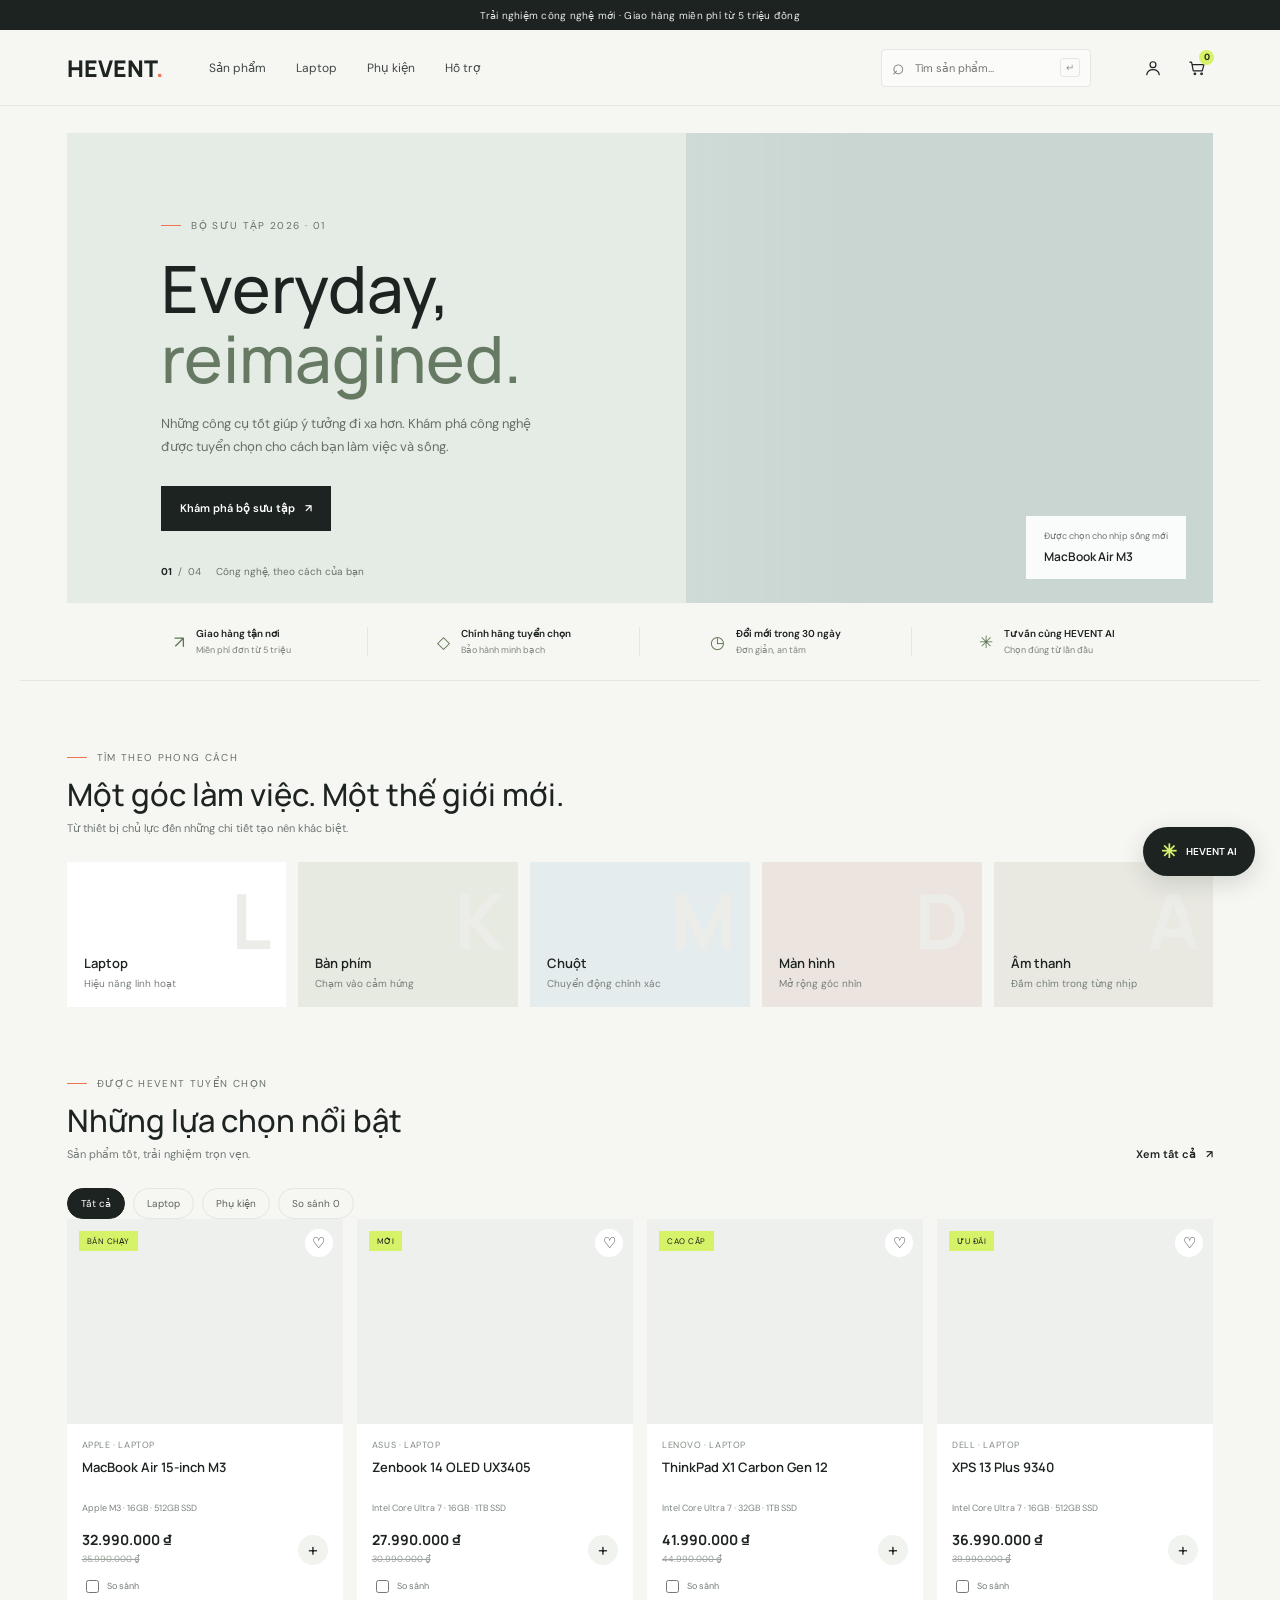
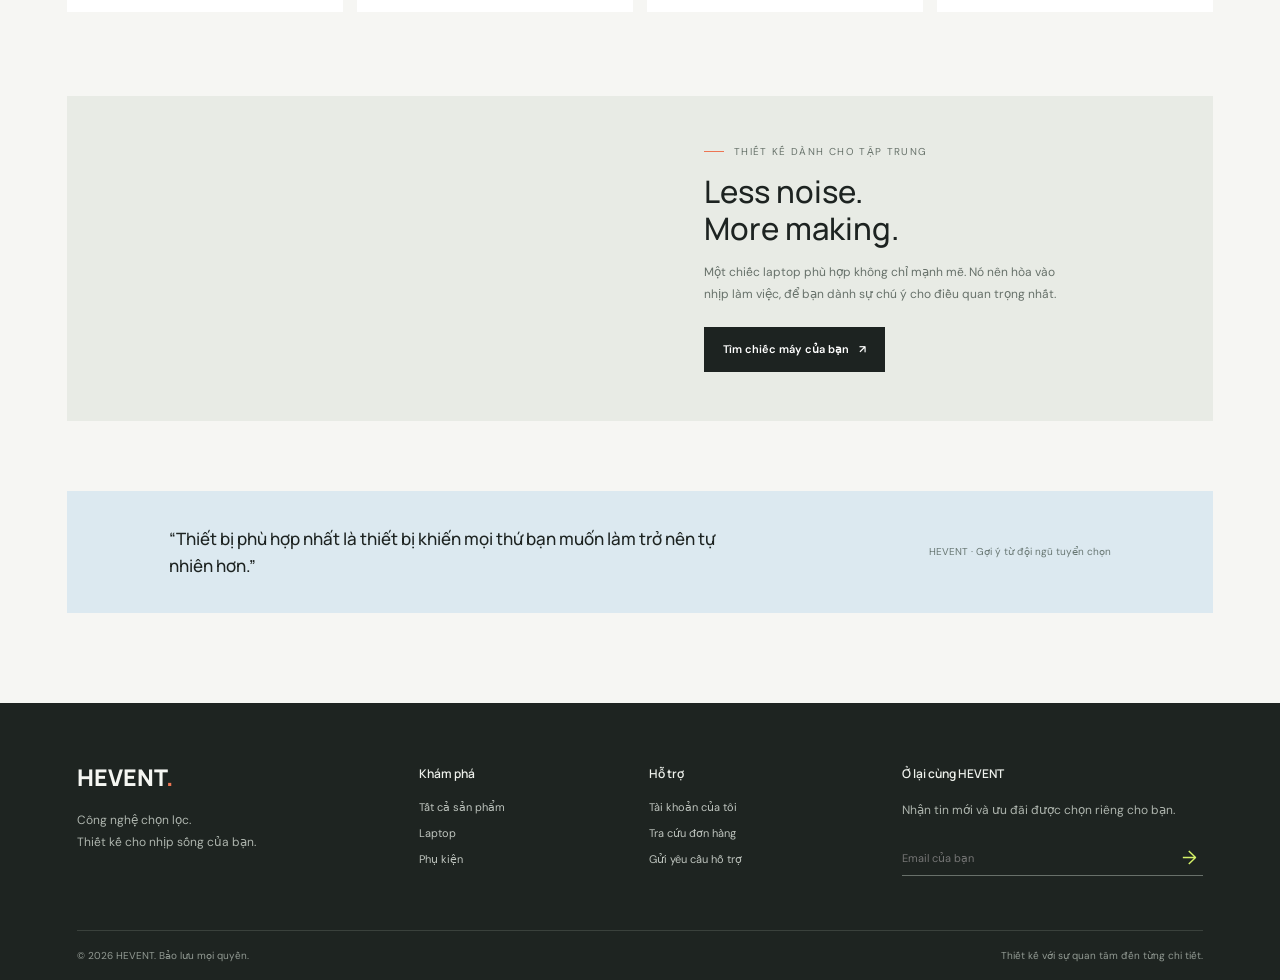
==== index.html @ fc51c32c "Add files via upload" ====
<!doctype html>
<html lang="vi">
<head>
  <meta charset="utf-8">
  <meta name="viewport" content="width=device-width, initial-scale=1">
  <meta name="theme-color" content="#f6f6f3">
  <meta name="description" content="HEVENT - công nghệ chọn lọc, trải nghiệm khác biệt.">
  <title>HEVENT — Công nghệ cho nhịp sống mới</title>
  <link rel="preconnect" href="https://fonts.googleapis.com">
  <link rel="preconnect" href="https://fonts.gstatic.com" crossorigin>
  <link href="https://fonts.googleapis.com/css2?family=DM+Sans:wght@400;500;600;700&family=Manrope:wght@400;500;600;700;800&display=swap" rel="stylesheet">
  <link rel="stylesheet" href="styles.css">
  <link rel="stylesheet" href="mobile.css">
  <link rel="stylesheet" href="admin.css">
</head>
<body>
  <div class="announcement">Trải nghiệm công nghệ mới · Giao hàng miễn phí từ 5 triệu đồng</div>
  <header class="site-header">
    <a class="brand" href="#home" aria-label="HEVENT trang chủ">HEVENT<span>.</span></a>
    <nav class="main-nav" aria-label="Điều hướng chính">
      <a href="#catalog">Sản phẩm</a>
      <a href="#catalog?category=Laptop">Laptop</a>
      <a href="#catalog?category=Phụ kiện">Phụ kiện</a>
      <a href="#support">Hỗ trợ</a>
    </nav>
    <form class="header-search" id="search-form" role="search">
      <span aria-hidden="true">⌕</span>
      <input id="search-input" placeholder="Tìm sản phẩm..." aria-label="Tìm sản phẩm">
      <kbd>↵</kbd>
    </form>
    <div class="header-actions">
      <button class="icon-button" id="account-link" title="Tài khoản" aria-label="Tài khoản">
        <svg viewBox="0 0 24 24" aria-hidden="true">
          <circle cx="12" cy="8" r="3.5" />
          <path d="M4.5 20c.7-4 3.2-6 7.5-6s6.8 2 7.5 6" />
        </svg>
      </button>
      <a class="icon-button cart-link" href="#cart" title="Giỏ hàng" aria-label="Giỏ hàng">
        <svg viewBox="0 0 24 24" aria-hidden="true">
          <path d="M3.5 5h2l2 10.5h10.8l2-7.5H7" />
          <circle cx="9.5" cy="19" r="1" />
          <circle cx="17.5" cy="19" r="1" />
        </svg>
        <span id="cart-count">0</span>
      </a>
      <button class="menu-toggle icon-button" id="menu-toggle" title="Mở menu" aria-label="Mở menu">
        <svg viewBox="0 0 24 24">
          <path d="M4 7h16M4 12h16M4 17h16" />
        </svg>
      </button>
    </div>
  </header>
  <main id="app"></main>
  <footer class="site-footer" id="support">
    <div class="footer-main">
      <div class="footer-brand">
        <a class="brand" href="#home">HEVENT<span>.</span></a>
        <p>Công nghệ chọn lọc.<br>Thiết kế cho nhịp sống của bạn.</p>
      </div>
      <div>
        <h3>Khám phá</h3>
        <a href="#catalog">Tất cả sản phẩm</a>
        <a href="#catalog?category=Laptop">Laptop</a>
        <a href="#catalog?category=Phụ kiện">Phụ kiện</a>
      </div>
      <div>
        <h3>Hỗ trợ</h3>
        <a href="#account">Tài khoản của tôi</a>
        <a href="#account">Tra cứu đơn hàng</a>
        <a href="#support-request">Gửi yêu cầu hỗ trợ</a>
      </div>
      <div class="newsletter">
        <h3>Ở lại cùng HEVENT</h3>
        <p>Nhận tin mới và ưu đãi được chọn riêng cho bạn.</p>
        <form id="newsletter-form">
          <input type="email" placeholder="Email của bạn" aria-label="Email nhận tin" required>
          <button aria-label="Đăng ký nhận tin">→</button>
        </form>
        <small id="newsletter-status"></small>
      </div>
    </div>
    <div class="footer-bottom">
      <span>© 2026 HEVENT. Bảo lưu mọi quyền.</span>
      <span>Thiết kế với sự quan tâm đến từng chi tiết.</span>
    </div>
  </footer>
  <button class="chat-launcher" id="chat-launcher" aria-label="Mở trợ lý HEVENT">
    <span class="chat-spark">✳</span>
    <span>HEVENT AI</span>
  </button>
  <section class="chat-panel" id="chat-panel" aria-label="Trợ lý HEVENT" hidden>
    <div class="chat-head">
      <div class="chat-avatar">✳</div>
      <div>
        <strong>Trợ lý HEVENT</strong>
        <small><i></i> Sẵn sàng tư vấn</small>
      </div>
      <button id="chat-close" class="icon-button" aria-label="Đóng chat">×</button>
    </div>
    <div class="chat-messages" id="chat-messages">
      <div class="chat-day">HÔM NAY</div>
      <div class="message assistant-message">Chào bạn! Mình có thể tìm laptop theo nhu cầu, so sánh cấu hình hoặc hướng dẫn đặt hàng. Bạn đang tìm gì nhỉ?</div>
      <div class="chat-prompts">
        <button data-prompt="Tư vấn laptop cho sinh viên">Laptop cho sinh viên</button>
        <button data-prompt="So sánh laptop nổi bật">So sánh sản phẩm</button>
        <button data-prompt="Hướng dẫn đặt hàng">Hướng dẫn mua hàng</button>
      </div>
    </div>
    <form class="chat-compose" id="chat-form">
      <input id="chat-input" placeholder="Nhắn cho HEVENT..." autocomplete="off" aria-label="Tin nhắn">
      <button aria-label="Gửi tin nhắn">↑</button>
    </form>
    <button class="chat-ticket-link" id="ticket-open">Cần nhân viên hỗ trợ? Gửi yêu cầu →</button>
  </section>
  <div class="toast" id="toast" role="status" aria-live="polite"></div>
  <script src="app.js"></script>
</body>
</html>
---- styles.css ----
:root {
  --ink: #1d2321;
  --muted: #707873;
  --line: #e3e6e2;
  --paper: #f6f6f3;
  --white: #fff;
  --lime: #d5f268;
  --green: #1d4739;
  --orange: #ed7553;
  --blue: #dce9f0;
  --font: 'DM Sans',sans-serif;
  --display: 'Manrope',sans-serif
}
* {
  box-sizing: border-box
}
html {
  scroll-behavior: smooth
}
body {
  margin: 0;
  background: var(--paper);
  color: var(--ink);
  font-family: var(--font);
  font-size: 14px;
  -webkit-font-smoothing: antialiased
}
button,input,select,textarea {
  font: inherit
}
button,a {
  -webkit-tap-highlight-color: transparent
}
a {
  color: inherit;
  text-decoration: none
}
button {
  color: inherit
}
.announcement {
  height: 30px;
  background: #1d2321;
  color: #e9ece9;
  text-align: center;
  font-size: 10px;
  letter-spacing: .25px;
  display: grid;
  place-items: center
}
.site-header {
  height: 76px;
  background: rgba(246,246,243,.95);
  display: flex;
  align-items: center;
  padding: 0 max(calc((100vw - 1320px)/2),5.2vw);
  gap: 46px;
  border-bottom: 1px solid rgba(29,35,33,.08);
  position: sticky;
  top: 0;
  z-index: 20;
  backdrop-filter: blur(16px)
}
.brand {
  font: 800 23px var(--display);
  letter-spacing: 0;
  white-space: nowrap
}
.brand span {
  color: var(--orange)
}
.main-nav {
  display: flex;
  align-items: center;
  gap: 30px;
  white-space: nowrap
}
.main-nav a {
  font-size: 12px;
  color: #414844;
  transition: color .2s
}
.main-nav a:hover,.text-link:hover {
  color: #648418
}
.header-search {
  height: 38px;
  border: 1px solid var(--line);
  border-radius: 4px;
  display: flex;
  align-items: center;
  gap: 8px;
  padding: 0 10px;
  margin-left: auto;
  min-width: 210px;
  background: rgba(255,255,255,.55)
}
.header-search>span {
  font-size: 21px;
  line-height: 1;
  color: #788078
}
.header-search input {
  width: 100%;
  border: 0;
  background: transparent;
  outline: 0;
  font-size: 11px
}
.header-search kbd {
  font: 10px var(--font);
  color: #929992;
  border: 1px solid var(--line);
  padding: 2px 5px;
  border-radius: 3px
}
.header-actions {
  display: flex;
  align-items: center;
  gap: 12px
}
.icon-button {
  position: relative;
  border: 0;
  background: transparent;
  padding: 6px;
  display: grid;
  place-items: center;
  cursor: pointer;
  color: var(--ink)
}
.icon-button svg {
  width: 20px;
  height: 20px;
  fill: none;
  stroke: currentColor;
  stroke-width: 1.45;
  stroke-linecap: round;
  stroke-linejoin: round
}
.cart-link span {
  position: absolute;
  right: -1px;
  top: -2px;
  min-width: 15px;
  height: 15px;
  display: grid;
  place-items: center;
  background: var(--lime);
  border-radius: 50%;
  font-size: 9px;
  font-weight: 700
}
.menu-toggle {
  display: none
}
.site-footer {
  background: #1e2421;
  color: #edf0eb;
  padding: 58px max(calc((100vw - 1240px)/2),6vw) 0;
  margin-top: 90px
}
.footer-main {
  display: grid;
  grid-template-columns: 1.3fr .8fr .9fr 1.35fr;
  gap: 52px;
  padding-bottom: 52px
}
.footer-brand p,.newsletter p {
  color: #aeb5ae;
  line-height: 1.8;
  font-size: 12px;
  margin-top: 17px
}
.site-footer h3 {
  font: 600 12px var(--display);
  margin: 4px 0 18px
}
.site-footer .footer-main>div:not(:first-child)>a {
  display: block;
  color: #bfc5bf;
  font-size: 11px;
  margin: 12px 0
}
.site-footer .brand {
  color: #f5f6f2
}
.newsletter form {
  display: flex;
  border-bottom: 1px solid #68706a;
  margin-top: 19px
}
.newsletter input {
  border: 0;
  background: none;
  color: white;
  outline: 0;
  padding: 10px 0;
  width: 100%;
  font-size: 11px
}
.newsletter button {
  background: none;
  border: 0;
  color: var(--lime);
  font-size: 19px;
  cursor: pointer
}
.newsletter small {
  color: var(--lime);
  font-size: 10px
}
.footer-bottom {
  border-top: 1px solid #3a413c;
  display: flex;
  justify-content: space-between;
  padding: 18px 0;
  color: #929a93;
  font-size: 10px
}
.hero {
  max-width: 1440px;
  margin: auto;
  padding: 27px 5.2vw 0
}
.hero-grid {
  display: grid;
  grid-template-columns: 1.08fr .92fr;
  min-height: 470px;
  background: #e5ebe5;
  overflow: hidden;
  position: relative
}
.hero-copy {
  padding: 72px 30px 58px clamp(35px,7.4vw,108px);
  display: flex;
  flex-direction: column;
  align-items: flex-start;
  justify-content: center;
  position: relative;
  z-index: 2
}
.eyebrow {
  font-size: 10px;
  letter-spacing: 1.35px;
  text-transform: uppercase;
  color: #68736b;
  display: flex;
  align-items: center;
  gap: 10px
}
.eyebrow:before {
  content: '';
  width: 20px;
  height: 1px;
  background: var(--orange)
}
h1,h2,h3,p {
  margin-top: 0
}
.hero h1 {
  font: 500 clamp(39px,5.1vw,68px)/1.07 var(--display);
  letter-spacing: 0;
  margin: 22px 0 18px;
  max-width: 520px
}
.hero h1 em {
  font-style: normal;
  color: #667963
}
.hero-copy>p {
  max-width: 380px;
  color: #66706a;
  line-height: 1.8;
  font-size: 13px;
  margin-bottom: 27px
}
.button {
  display: inline-flex;
  align-items: center;
  justify-content: center;
  gap: 10px;
  border: 0;
  cursor: pointer;
  min-height: 45px;
  padding: 0 19px;
  font-size: 11px;
  font-weight: 600;
  transition: transform .2s,background .2s
}
.button:hover {
  transform: translateY(-2px)
}
.button-dark {
  background: var(--ink);
  color: white
}
.button-dark:hover {
  background: var(--green)
}
.button-light {
  background: white;
  color: var(--ink)
}
.button-lime {
  background: var(--lime);
  color: #243021
}
.button-outline {
  border: 1px solid var(--line);
  background: transparent
}
.hero-photo {
  position: relative;
  min-height: 420px;
  background: #c9d6d2 url('https://images.unsplash.com/photo-1496181133206-80ce9b88a853?auto=format&fit=crop&w=1400&q=85') center 49%/cover no-repeat
}
.hero-photo:after {
  content: '';
  position: absolute;
  inset: 0;
  background: linear-gradient(90deg,rgba(229,235,229,.25),transparent 34%)
}
.hero-note {
  position: absolute;
  right: 27px;
  bottom: 24px;
  background: rgba(255,255,255,.9);
  backdrop-filter: blur(12px);
  padding: 14px 18px;
  min-width: 158px
}
.hero-note span {
  font-size: 9px;
  color: #6b756d;
  display: block;
  margin-bottom: 5px
}
.hero-note strong {
  font: 600 12px var(--display)
}
.hero-index {
  position: absolute;
  bottom: 25px;
  left: clamp(35px,7.4vw,108px);
  font-size: 10px;
  color: #69726c
}
.hero-index b {
  color: var(--ink)
}
.hero-arrow {
  position: absolute;
  bottom: 18px;
  right: calc(46% + 20px);
  display: flex;
  gap: 6px
}
.circle-button {
  border: 1px solid #cbd2cc;
  background: transparent;
  width: 31px;
  height: 31px;
  border-radius: 50%;
  cursor: pointer
}
.perks {
  display: grid;
  grid-template-columns: repeat(4,1fr);
  max-width: 1240px;
  margin: 0 auto;
  padding: 24px 6vw;
  border-bottom: 1px solid var(--line)
}
.perk {
  display: flex;
  align-items: center;
  justify-content: center;
  gap: 11px;
  border-right: 1px solid var(--line)
}
.perk:last-child {
  border: 0
}
.perk-symbol {
  font-size: 17px;
  color: #5d7650
}
.perk strong {
  display: block;
  font-size: 10px;
  font-weight: 600
}
.perk small {
  display: block;
  color: #7d857e;
  font-size: 9px;
  margin-top: 4px
}
.section {
  max-width: 1240px;
  margin: 0 auto;
  padding: 79px 0 0
}
.section-heading {
  display: flex;
  align-items: end;
  justify-content: space-between;
  margin-bottom: 27px
}
.section-heading .eyebrow {
  margin-bottom: 12px
}
.section-heading h2 {
  font: 500 31px/1.2 var(--display);
  letter-spacing: 0;
  margin: 0
}
.section-heading p {
  font-size: 11px;
  color: var(--muted);
  margin: 8px 0 0
}
.text-link {
  font-size: 11px;
  font-weight: 600;
  display: flex;
  gap: 10px;
  align-items: center
}
.category-rail {
  display: grid;
  grid-template-columns: repeat(5,1fr);
  gap: 12px
}
.category-tile {
  height: 145px;
  background: white;
  position: relative;
  display: flex;
  align-items: flex-end;
  padding: 17px;
  overflow: hidden;
  transition: transform .2s
}
.category-tile:hover {
  transform: translateY(-3px)
}
.category-tile:before {
  content: attr(data-mark);
  position: absolute;
  top: 6px;
  right: 14px;
  color: #ecede9;
  font: 700 76px var(--display);
  letter-spacing: 0
}
.category-tile:nth-child(2) {
  background: #e7eae1
}
.category-tile:nth-child(3) {
  background: #e5ecee
}
.category-tile:nth-child(4) {
  background: #ece5df
}
.category-tile:nth-child(5) {
  background: #e9e9e2
}
.category-tile span {
  font: 600 13px var(--display);
  position: relative
}
.category-tile small {
  font: 10px var(--font);
  display: block;
  color: #777f78;
  margin-top: 5px
}
.products-section {
  padding-top: 82px
}
.product-toolbar {
  display: flex;
  gap: 8px
}
.chip {
  border: 1px solid var(--line);
  border-radius: 30px;
  padding: 8px 13px;
  background: transparent;
  cursor: pointer;
  font-size: 10px;
  color: #5d665f
}
.chip.active,.chip:hover {
  background: var(--ink);
  border-color: var(--ink);
  color: white
}
.product-grid {
  display: grid;
  grid-template-columns: repeat(4,minmax(0,1fr));
  gap: 14px
}
.product-card {
  min-width: 0;
  background: white;
  position: relative;
  cursor: pointer;
  transition: transform .24s;
  display: flex;
  flex-direction: column
}
.product-card:hover {
  transform: translateY(-4px)
}
.product-visual {
  height: 205px;
  background: #eef0ed;
  position: relative;
  overflow: hidden;
  display: grid;
  place-items: center
}
.product-visual img {
  width: 100%;
  height: 100%;
  object-fit: cover;
  transition: transform .45s
}
.product-card:hover .product-visual img {
  transform: scale(1.04)
}
.product-tag {
  position: absolute;
  top: 12px;
  left: 12px;
  background: var(--lime);
  padding: 5px 8px;
  font-size: 8px;
  text-transform: uppercase;
  letter-spacing: .5px
}
.product-fav {
  position: absolute;
  right: 10px;
  top: 10px;
  background: #fff;
  width: 28px;
  height: 28px;
  border: 0;
  border-radius: 50%;
  cursor: pointer;
  font-size: 15px
}
.product-info {
  padding: 15px 15px 16px;
  display: flex;
  flex-direction: column;
  flex: 1
}
.product-brand {
  font-size: 9px;
  letter-spacing: .6px;
  color: #818a82;
  text-transform: uppercase
}
.product-info h3 {
  font: 600 13px/1.45 var(--display);
  margin: 7px 0;
  min-height: 36px
}
.product-meta {
  font-size: 9px;
  color: #7c857e;
  line-height: 1.6
}
.product-bottom {
  display: flex;
  align-items: end;
  justify-content: space-between;
  margin-top: 14px;
  gap: 6px
}
.product-price {
  font: 700 14px var(--display)
}
.product-old {
  font-size: 9px;
  color: #9ba19b;
  text-decoration: line-through;
  margin-top: 4px
}
.add-small {
  width: 30px;
  height: 30px;
  background: #f1f3ef;
  border: 0;
  border-radius: 50%;
  font-size: 18px;
  cursor: pointer;
  flex: none
}
.add-small:hover {
  background: var(--lime)
}
.product-compare {
  font-size: 9px;
  color: #727a73;
  display: flex;
  align-items: center;
  gap: 5px;
  margin-top: 12px
}
.product-compare input {
  accent-color: #5a744b
}
.editorial-band {
  max-width: 1240px;
  margin: 84px auto 0;
  display: grid;
  grid-template-columns: 1fr 1fr;
  min-height: 325px;
  background: #e8ebe5
}
.editorial-image {
  background: url('https://images.unsplash.com/photo-1498050108023-c5249f4df085?auto=format&fit=crop&w=1200&q=85') center/cover;
  min-height: 300px
}
.editorial-copy {
  padding: 48px clamp(25px,5vw,72px);
  display: flex;
  flex-direction: column;
  align-items: flex-start;
  justify-content: center
}
.editorial-copy h2 {
  font: 500 31px/1.2 var(--display);
  margin: 15px 0
}
.editorial-copy p {
  color: #67716a;
  line-height: 1.8;
  font-size: 12px;
  max-width: 370px
}
.editorial-copy .button {
  margin-top: 9px
}
.quote-band {
  max-width: 1240px;
  margin: 70px auto 0;
  padding: 34px 8%;
  background: #dce9f0;
  display: flex;
  align-items: center;
  justify-content: space-between;
  gap: 20px
}
.quote-band p {
  font: 500 17px/1.6 var(--display);
  max-width: 550px;
  margin: 0
}
.quote-band span {
  font-size: 10px;
  color: #687773
}
.catalog-layout {
  max-width: 1240px;
  margin: 0 auto;
  padding: 42px 0 0;
  display: grid;
  grid-template-columns: 205px 1fr;
  gap: 36px
}
.catalog-title {
  grid-column: 1/-1;
  display: flex;
  align-items: end;
  justify-content: space-between;
  margin-bottom: -8px
}
.catalog-title .eyebrow {
  margin-bottom: 13px
}
.catalog-title h1 {
  font: 500 34px var(--display);
  margin: 0
}
.catalog-title p {
  color: var(--muted);
  font-size: 11px;
  margin: 9px 0 0
}
.catalog-side {
  border-right: 1px solid var(--line);
  padding-right: 23px
}
.filter-group {
  padding: 18px 0;
  border-bottom: 1px solid var(--line)
}
.filter-group h3 {
  font: 600 11px var(--display);
  margin-bottom: 14px
}
.filter-option {
  display: flex;
  align-items: center;
  gap: 8px;
  margin: 11px 0;
  color: #616a62;
  font-size: 10px
}
.filter-option input {
  accent-color: var(--green)
}
.filter-option span:last-child {
  margin-left: auto;
  color: #939a94
}
.range-wrap input {
  width: 100%;
  accent-color: var(--green)
}
.range-value {
  font-size: 10px;
  color: #6e776f;
  margin-top: 8px
}
.catalog-results {
  min-width: 0
}
.catalog-controls {
  display: flex;
  align-items: center;
  justify-content: space-between;
  margin-bottom: 17px
}
.catalog-controls>span {
  font-size: 10px;
  color: #768078
}
.catalog-controls select {
  border: 1px solid var(--line);
  padding: 9px;
  background: transparent;
  color: #566057;
  font-size: 10px;
  outline: 0
}
.catalog-grid {
  grid-template-columns: repeat(3,minmax(0,1fr))
}
.catalog-grid .product-visual {
  height: 190px
}
.breadcrumb {
  max-width: 1240px;
  margin: 27px auto 20px;
  font-size: 10px;
  color: #849087
}
.breadcrumb a:hover {
  color: var(--ink)
}
.product-detail {
  max-width: 1240px;
  margin: auto;
  display: grid;
  grid-template-columns: 1.06fr .94fr;
  gap: 68px;
  padding: 4px 0 20px
}
.detail-photo {
  background: #e9ece8;
  aspect-ratio: 1.12;
  position: relative;
  overflow: hidden
}
.detail-photo img {
  width: 100%;
  height: 100%;
  object-fit: cover
}
.detail-thumb-row {
  display: flex;
  gap: 9px;
  margin-top: 10px
}
.detail-thumb {
  width: 72px;
  height: 62px;
  background: #e9ece8;
  border: 1px solid transparent;
  padding: 0;
  cursor: pointer
}
.detail-thumb img {
  width: 100%;
  height: 100%;
  object-fit: cover
}
.detail-thumb.selected {
  border-color: #627a4b
}
.detail-copy {
  padding: 9px 0
}
.detail-copy .product-brand {
  letter-spacing: 1px
}
.detail-copy h1 {
  font: 500 34px/1.2 var(--display);
  margin: 14px 0
}
.detail-rating {
  font-size: 10px;
  color: #768078
}
.detail-rating b {
  color: #667e49
}
.detail-price {
  font: 700 24px var(--display);
  margin: 21px 0 5px
}
.detail-old {
  font-size: 11px;
  color: #909790;
  text-decoration: line-through
}
.detail-note {
  font-size: 10px;
  color: #717a72;
  margin: 14px 0 25px
}
.detail-copy h3 {
  font: 600 11px var(--display);
  margin: 22px 0 10px
}
.color-options {
  display: flex;
  gap: 9px
}
.color-dot {
  border: 1px solid #dfe2de;
  background: white;
  padding: 5px 9px;
  font-size: 10px;
  cursor: pointer
}
.color-dot.active {
  border-color: #445f43
}
.detail-actions {
  display: flex;
  gap: 9px;
  margin-top: 24px
}
.detail-actions .button:first-child {
  flex: 1
}
.qty-control {
  display: flex;
  align-items: center;
  border: 1px solid var(--line)
}
.qty-control button {
  width: 34px;
  height: 43px;
  background: transparent;
  border: 0;
  cursor: pointer
}
.qty-control span {
  width: 22px;
  text-align: center;
  font-size: 11px
}
.spec-list {
  border-top: 1px solid var(--line);
  margin-top: 26px
}
.spec-row {
  display: flex;
  justify-content: space-between;
  gap: 12px;
  padding: 12px 0;
  border-bottom: 1px solid var(--line);
  font-size: 10px
}
.spec-row span {
  color: #778077
}
.benefit-list {
  display: grid;
  grid-template-columns: 1fr 1fr;
  gap: 13px;
  margin-top: 20px
}
.benefit-list span {
  font-size: 10px;
  color: #647064
}
.benefit-list b {
  color: #57724a;
  margin-right: 6px
}
.page-shell {
  max-width: 1160px;
  margin: 54px auto 0;
  min-height: 360px
}
.page-heading {
  margin-bottom: 28px
}
.page-heading .eyebrow {
  margin-bottom: 12px
}
.page-heading h1 {
  font: 500 34px var(--display);
  margin: 0
}
.page-heading p {
  font-size: 11px;
  color: var(--muted);
  margin: 9px 0
}
.cart-layout {
  display: grid;
  grid-template-columns: 1fr 350px;
  gap: 50px
}
.cart-list {
  border-top: 1px solid var(--line)
}
.cart-row {
  display: grid;
  grid-template-columns: 95px 1fr auto auto;
  align-items: center;
  gap: 18px;
  padding: 16px 0;
  border-bottom: 1px solid var(--line)
}
.cart-row img {
  width: 95px;
  height: 82px;
  object-fit: cover;
  background: #ecefeb
}
.cart-row h3 {
  font: 600 12px/1.45 var(--display);
  margin: 0 0 5px
}
.cart-row p {
  font-size: 10px;
  color: #7c857e;
  margin: 0
}
.cart-row .qty-control button {
  height: 30px;
  width: 29px
}
.cart-row .qty-control {
  height: 32px
}
.cart-row .row-price {
  font: 600 12px var(--display);
  white-space: nowrap
}
.remove-line {
  border: 0;
  background: none;
  color: #9aa19b;
  cursor: pointer;
  font-size: 17px;
  margin-left: -12px
}
.summary-box {
  background: #fff;
  padding: 23px;
  height: max-content
}
.summary-box h2 {
  font: 600 15px var(--display);
  margin-bottom: 20px
}
.summary-line {
  display: flex;
  justify-content: space-between;
  margin: 12px 0;
  color: #6a746c;
  font-size: 11px
}
.summary-line.total {
  border-top: 1px solid var(--line);
  padding-top: 16px;
  margin-top: 18px;
  color: var(--ink);
  font-weight: 700
}
.summary-box .button {
  width: 100%;
  margin-top: 13px
}
.summary-box small {
  font-size: 9px;
  color: #818a82;
  line-height: 1.7;
  display: block;
  margin-top: 11px
}
.empty-state {
  text-align: center;
  padding: 65px 15px;
  background: white
}
.empty-state .empty-mark {
  font-size: 31px;
  color: #9eaa94
}
.empty-state h2 {
  font: 500 20px var(--display);
  margin: 12px 0 8px
}
.empty-state p {
  color: #7a847b;
  font-size: 11px
}
.checkout-layout {
  display: grid;
  grid-template-columns: 1.2fr .8fr;
  gap: 45px
}
.form-section {
  margin: 0 0 26px
}
.form-section h2 {
  font: 600 15px var(--display);
  margin-bottom: 15px
}
.form-grid {
  display: grid;
  grid-template-columns: 1fr 1fr;
  gap: 12px
}
.field {
  display: flex;
  flex-direction: column;
  gap: 7px;
  margin-bottom: 12px
}
.field label {
  font-size: 10px;
  color: #6e786f
}
.field input,.field select,.field textarea {
  border: 1px solid #dfe3df;
  background: #fff;
  padding: 12px;
  font-size: 11px;
  outline: 0;
  border-radius: 0
}
.field input:focus,.field select:focus,.field textarea:focus {
  border-color: #69805d
}
.field.full {
  grid-column: 1/-1
}
.payment-option {
  padding: 13px;
  border: 1px solid var(--line);
  display: flex;
  align-items: center;
  gap: 10px;
  font-size: 10px;
  margin: 8px 0;
  background: #fff
}
.payment-option input {
  accent-color: var(--green)
}
.auth-wrap {
  max-width: 450px;
  margin: 0 auto;
  background: white;
  padding: 36px 42px
}
.auth-tabs {
  display: flex;
  border-bottom: 1px solid var(--line);
  gap: 23px;
  margin-bottom: 26px
}
.auth-tabs button {
  background: none;
  border: 0;
  padding: 0 0 12px;
  cursor: pointer;
  font-size: 11px;
  color: #788078
}
.auth-tabs button.active {
  color: var(--ink);
  border-bottom: 2px solid var(--green);
  font-weight: 600
}
.auth-wrap h1 {
  font: 500 25px var(--display);
  margin-bottom: 8px
}
.auth-wrap>p {
  color: #7c857e;
  font-size: 11px;
  margin-bottom: 25px
}
.auth-wrap .button {
  width: 100%;
  margin-top: 8px
}
.auth-switch {
  font-size: 10px;
  text-align: center;
  color: #747d75;
  margin-top: 18px
}
.auth-switch button {
  border: 0;
  background: none;
  color: #506c42;
  font-size: 10px;
  cursor: pointer;
  font-weight: 600
}
.account-layout {
  display: grid;
  grid-template-columns: 225px 1fr;
  gap: 34px
}
.account-nav {
  background: white;
  padding: 13px;
  height: max-content
}
.account-nav button {
  width: 100%;
  text-align: left;
  padding: 13px;
  border: 0;
  background: none;
  font-size: 10px;
  cursor: pointer;
  color: #727b73
}
.account-nav button.active {
  background: #eff2ec;
  color: #344734;
  font-weight: 600
}
.account-panel {
  background: white;
  padding: 27px
}
.account-panel h2 {
  font: 600 16px var(--display)
}
.account-panel>p {
  font-size: 10px;
  color: #788078
}
.account-orders {
  width: 100%;
  border-collapse: collapse;
  margin-top: 19px;
  font-size: 10px
}
.account-orders th,.account-orders td {
  text-align: left;
  border-bottom: 1px solid var(--line);
  padding: 13px 8px
}
.account-orders th {
  color: #7c857d;
  font-weight: 500
}
.status {
  display: inline-block;
  background: #edf1e8;
  color: #536c45;
  padding: 5px 8px;
  font-size: 9px
}
.admin-shell {
  max-width: 1320px;
  margin: 35px auto 0;
  display: grid;
  grid-template-columns: 205px 1fr;
  gap: 25px;
  min-height: 510px
}
.admin-side {
  background: #202723;
  padding: 22px 13px;
  color: #e9ece9;
  height: max-content
}
.admin-side .brand {
  font-size: 17px;
  padding: 0 9px;
  display: block;
  margin-bottom: 25px
}
.admin-side>small {
  font-size: 9px;
  color: #929b94;
  letter-spacing: .7px;
  padding: 0 10px
}
.admin-side button {
  width: 100%;
  display: flex;
  gap: 10px;
  align-items: center;
  padding: 12px 10px;
  background: none;
  border: 0;
  color: #bdc5bd;
  font-size: 10px;
  text-align: left;
  cursor: pointer;
  margin-top: 3px
}
.admin-side button.active,.admin-side button:hover {
  background: #36443a;
  color: #fff
}
.admin-content {
  min-width: 0
}
.admin-heading {
  display: flex;
  align-items: center;
  justify-content: space-between;
  margin: 0 0 22px
}
.admin-heading h1 {
  font: 500 23px var(--display);
  margin: 0
}
.admin-heading p {
  font-size: 10px;
  color: #768078;
  margin: 6px 0 0
}
.admin-stats {
  display: grid;
  grid-template-columns: repeat(4,1fr);
  gap: 12px;
  margin-bottom: 18px
}
.admin-stat {
  padding: 16px;
  background: white
}
.admin-stat small {
  font-size: 9px;
  color: #7b847c
}
.admin-stat strong {
  font: 600 23px var(--display);
  display: block;
  margin-top: 12px
}
.admin-stat span {
  font-size: 9px;
  color: #64804f
}
.admin-table-wrap {
  background: white;
  overflow: auto
}
.admin-toolbar {
  display: flex;
  justify-content: space-between;
  align-items: center;
  padding: 14px
}
.admin-toolbar input {
  border: 1px solid var(--line);
  padding: 9px 11px;
  font-size: 10px;
  outline: 0
}
.admin-table {
  width: 100%;
  border-collapse: collapse;
  white-space: nowrap;
  font-size: 10px
}
.admin-table th,.admin-table td {
  text-align: left;
  padding: 12px 14px;
  border-top: 1px solid #eff0ed
}
.admin-table th {
  color: #798279;
  font-weight: 500;
  font-size: 9px
}
.admin-product-cell {
  display: flex;
  align-items: center;
  gap: 9px
}
.admin-product-cell img {
  width: 37px;
  height: 34px;
  object-fit: cover;
  background: #eef0ec
}
.table-action {
  border: 0;
  background: none;
  color: #667d50;
  cursor: pointer;
  font-size: 10px
}
.admin-select {
  border: 1px solid var(--line);
  background: white;
  padding: 7px;
  font-size: 9px
}
.admin-categories {
  display: grid;
  grid-template-columns: repeat(3,1fr);
  gap: 12px
}
.admin-category {
  background: white;
  padding: 18px
}
.admin-category strong {
  font: 600 13px var(--display)
}
.admin-category span {
  display: block;
  color: #7a837a;
  font-size: 10px;
  margin-top: 7px
}
.modal-backdrop {
  position: fixed;
  inset: 0;
  background: rgba(20,26,22,.46);
  z-index: 60;
  display: grid;
  place-items: center;
  padding: 20px
}
.modal {
  background: white;
  width: min(560px,100%);
  max-height: 90vh;
  overflow: auto;
  padding: 25px
}
.modal-head {
  display: flex;
  justify-content: space-between;
  align-items: center;
  margin-bottom: 20px
}
.modal-head h2 {
  font: 600 18px var(--display);
  margin: 0
}
.modal-close {
  border: 0;
  background: none;
  font-size: 22px;
  cursor: pointer
}
.modal-actions {
  display: flex;
  justify-content: flex-end;
  gap: 8px;
  margin-top: 15px
}
.compare-grid {
  display: grid;
  grid-template-columns: repeat(2,1fr);
  gap: 12px
}
.compare-product {
  text-align: center;
  padding: 12px;
  background: #f5f6f3
}
.compare-product img {
  width: 100%;
  height: 115px;
  object-fit: cover
}
.compare-product h3 {
  font: 600 12px var(--display);
  margin: 10px 0
}
.compare-row {
  display: flex;
  justify-content: space-between;
  border-bottom: 1px solid var(--line);
  font-size: 10px;
  padding: 10px 0;
  gap: 12px
}
.support-form {
  display: none
}
.toast {
  position: fixed;
  z-index: 90;
  bottom: 25px;
  left: 50%;
  transform: translate(-50%,15px);
  background: #202723;
  color: white;
  padding: 12px 18px;
  font-size: 11px;
  opacity: 0;
  pointer-events: none;
  transition: opacity .2s,transform .2s
}
.toast.show {
  opacity: 1;
  transform: translate(-50%,0)
}
.chat-launcher {
  position: fixed;
  z-index: 40;
  right: 25px;
  bottom: 24px;
  height: 49px;
  padding: 0 18px;
  background: var(--ink);
  color: white;
  border: 0;
  border-radius: 28px;
  display: flex;
  align-items: center;
  gap: 9px;
  box-shadow: 0 7px 24px #17201825;
  font-size: 10px;
  font-weight: 600;
  cursor: pointer
}
.chat-spark {
  color: var(--lime);
  font-size: 19px
}
.chat-panel {
  position: fixed;
  z-index: 50;
  right: 25px;
  bottom: 84px;
  width: 350px;
  height: 480px;
  background: #f9faf7;
  box-shadow: 0 10px 50px #1520192b;
  display: flex;
  flex-direction: column;
  border: 1px solid #e2e6df
}
.chat-head {
  height: 67px;
  background: #202723;
  color: white;
  display: flex;
  align-items: center;
  gap: 11px;
  padding: 0 15px;
  flex: none
}
.chat-avatar {
  width: 34px;
  height: 34px;
  background: #37453a;
  color: var(--lime);
  display: grid;
  place-items: center;
  border-radius: 50%;
  font-size: 17px
}
.chat-head strong {
  font-size: 11px;
  display: block
}
.chat-head small {
  font-size: 9px;
  color: #bbc3bb;
  display: flex;
  gap: 5px;
  align-items: center;
  margin-top: 4px
}
.chat-head small i {
  width: 5px;
  height: 5px;
  background: #9dda76;
  border-radius: 50%
}
.chat-head .icon-button {
  margin-left: auto;
  color: white;
  font-size: 20px
}
.chat-messages {
  padding: 15px;
  overflow: auto;
  flex: 1
}
.chat-day {
  text-align: center;
  color: #9aa19b;
  font-size: 8px;
  letter-spacing: .7px;
  margin: 2px 0 13px
}
.message {
  max-width: 88%;
  padding: 11px 12px;
  font-size: 10px;
  line-height: 1.7;
  margin-bottom: 9px
}
.assistant-message {
  background: white;
  border: 1px solid #e8ebe5
}
.user-message {
  background: #eaf0df;
  margin-left: auto
}
.chat-prompts {
  display: flex;
  flex-direction: column;
  align-items: flex-start;
  gap: 6px;
  margin-top: 12px
}
.chat-prompts button {
  background: transparent;
  border: 1px solid #dfe4da;
  border-radius: 20px;
  padding: 7px 10px;
  color: #56644f;
  font-size: 9px;
  cursor: pointer
}
.chat-prompts button:hover {
  background: #eff3e9
}
.chat-compose {
  display: flex;
  margin: 0 12px 8px;
  background: white;
  border: 1px solid #e0e4de;
  padding: 5px
}
.chat-compose input {
  flex: 1;
  border: 0;
  outline: 0;
  padding: 7px;
  font-size: 10px;
  min-width: 0
}
.chat-compose button {
  width: 29px;
  height: 29px;
  border: 0;
  background: var(--green);
  color: white;
  cursor: pointer;
  font-size: 15px
}
.chat-ticket-link {
  border: 0;
  background: none;
  color: #68766a;
  font-size: 9px;
  padding: 8px 10px 13px;
  cursor: pointer
}
.support-request {
  max-width: 590px;
  margin: auto;
  background: white;
  padding: 25px
}
.support-request h2 {
  font: 600 17px var(--display)
}
.toast {
  border-radius: 3px
}
.empty-state .button {
  margin-top: 8px
}
@media(max-width:1350px) {
  .section,.editorial-band,.quote-band,.catalog-layout,.breadcrumb,.product-detail,.page-shell,.admin-shell {
    margin-left: 5.2vw;
    margin-right: 5.2vw
  }
  .section {
    padding-top: 70px
  }
  .admin-shell {
    max-width: none
  }
  .catalog-layout,.product-detail {
    max-width: none
  }
}
@media(max-width:980px) {
  .site-header {
    gap: 22px;
    padding: 0 4vw
  }
  .main-nav {
    gap: 17px
  }
  .header-search {
    min-width: 160px
  }
  .section {
    margin-left: 4vw;
    margin-right: 4vw
  }
  .hero {
    padding-left: 4vw;
    padding-right: 4vw
  }
  .hero-grid {
    min-height: 420px
  }
  .hero-copy {
    padding-left: 6vw
  }
  .hero h1 {
    font-size: 49px
  }
  .product-visual {
    height: 170px
  }
  .catalog-layout,.product-detail,.page-shell,.admin-shell {
    margin-left: 4vw;
    margin-right: 4vw
  }
  .product-detail {
    gap: 35px
  }
  .footer-main {
    gap: 24px
  }
  .catalog-grid {
    grid-template-columns: repeat(2,minmax(0,1fr))
  }
}
@media(max-width:700px) {
  .announcement {
    height: 27px;
    font-size: 9px
  }
  .site-header {
    height: 63px;
    padding: 0 18px;
    gap: 12px
  }
  .brand {
    font-size: 20px
  }
  .main-nav {
    display: none;
    position: absolute;
    top: 63px;
    left: 0;
    right: 0;
    background: var(--paper);
    padding: 15px 20px 20px;
    border-bottom: 1px solid var(--line);
    flex-direction: column;
    align-items: flex-start;
    gap: 17px
  }
  .main-nav.open {
    display: flex
  }
  .header-search {
    min-width: 0;
    width: 38px;
    height: 36px;
    border: 0;
    padding: 0;
    background: none;
    margin-left: auto;
    justify-content: center
  }
  .header-search input,.header-search kbd {
    display: none
  }
  .header-search>span {
    font-size: 23px
  }
  .header-actions {
    gap: 5px
  }
  .menu-toggle {
    display: grid
  }
  .hero {
    padding: 13px 12px 0
  }
  .hero-grid {
    grid-template-columns: 1fr;
    min-height: 0
  }
  .hero-copy {
    padding: 39px 25px 41px
  }
  .hero h1 {
    font-size: 43px;
    margin: 17px 0 12px
  }
  .hero-copy>p {
    font-size: 11px;
    margin-bottom: 20px
  }
  .hero-photo {
    min-height: 238px;
    grid-row: 1
  }
  .hero-note {
    right: 12px;
    bottom: 12px
  }
  .hero-index,.hero-arrow {
    display: none
  }
  .perks {
    grid-template-columns: 1fr 1fr;
    padding: 10px 14px
  }
  .perk {
    justify-content: flex-start;
    padding: 12px 5px;
    border-right: 0
  }
  .perk:nth-child(odd) {
    border-right: 1px solid var(--line)
  }
  .perk-symbol {
    font-size: 15px
  }
  .perk strong {
    font-size: 9px
  }
  .perk small {
    font-size: 8px
  }
  .section {
    padding-top: 54px;
    margin: 0 16px
  }
  .section-heading {
    align-items: flex-end;
    margin-bottom: 18px
  }
  .section-heading h2 {
    font-size: 24px
  }
  .section-heading .eyebrow {
    font-size: 8px
  }
  .section-heading p {
    font-size: 9px;
    max-width: 210px;
    line-height: 1.6
  }
  .text-link {
    font-size: 9px;
    gap: 4px;
    white-space: nowrap
  }
  .category-rail {
    grid-template-columns: repeat(2,1fr);
    gap: 8px
  }
  .category-tile {
    height: 98px;
    padding: 12px
  }
  .category-tile:last-child {
    display: none
  }
  .category-tile:before {
    font-size: 54px
  }
  .category-tile span {
    font-size: 11px
  }
  .category-tile small {
    font-size: 8px
  }
  .product-toolbar {
    overflow: auto
  }
  .chip {
    white-space: nowrap;
    padding: 7px 11px;
    font-size: 9px
  }
  .product-grid {
    grid-template-columns: repeat(2,minmax(0,1fr));
    gap: 9px
  }
  .product-visual {
    height: 130px
  }
  .product-tag {
    font-size: 7px;
    top: 8px;
    left: 8px;
    padding: 4px 6px
  }
  .product-fav {
    width: 24px;
    height: 24px;
    right: 7px;
    top: 7px
  }
  .product-info {
    padding: 11px 10px 12px
  }
  .product-info h3 {
    font-size: 11px;
    min-height: 32px
  }
  .product-meta {
    font-size: 8px
  }
  .product-price {
    font-size: 12px
  }
  .product-old {
    font-size: 8px
  }
  .product-compare {
    font-size: 8px;
    margin-top: 9px
  }
  .add-small {
    width: 27px;
    height: 27px
  }
  .editorial-band {
    margin: 53px 12px 0;
    grid-template-columns: 1fr
  }
  .editorial-image {
    min-height: 190px
  }
  .editorial-copy {
    padding: 26px
  }
  .editorial-copy h2 {
    font-size: 24px
  }
  .editorial-copy p {
    font-size: 10px
  }
  .quote-band {
    margin: 46px 12px 0;
    padding: 22px;
    display: block
  }
  .quote-band p {
    font-size: 14px
  }
  .quote-band span {
    display: block;
    margin-top: 12px
  }
  .site-footer {
    padding: 39px 20px 0;
    margin-top: 58px
  }
  .footer-main {
    grid-template-columns: 1fr 1fr;
    gap: 30px 20px;
    padding-bottom: 32px
  }
  .footer-brand {
    grid-column: 1/-1
  }
  .footer-brand p {
    font-size: 10px
  }
  .newsletter {
    grid-column: 1/-1
  }
  .site-footer h3 {
    margin-bottom: 12px
  }
  .site-footer .footer-main>div:not(:first-child)>a {
    font-size: 10px;
    margin: 9px 0
  }
  .footer-bottom {
    font-size: 8px;
    gap: 12px
  }
  .footer-bottom span:last-child {
    text-align: right
  }
  .catalog-layout {
    padding-top: 28px;
    display: block;
    margin: 0 15px
  }
  .catalog-title {
    margin-bottom: 20px
  }
  .catalog-title h1 {
    font-size: 28px
  }
  .catalog-title p {
    font-size: 9px
  }
  .catalog-side {
    display: flex;
    overflow: auto;
    border: 0;
    gap: 6px;
    padding: 0 0 13px;
    margin-bottom: 5px
  }
  .filter-group {
    padding: 0;
    border: 0;
    flex: none
  }
  .filter-group h3 {
    display: none
  }
  .filter-option {
    margin: 0;
    border: 1px solid var(--line);
    padding: 8px 10px;
    white-space: nowrap;
    font-size: 9px
  }
  .filter-option input {
    display: none
  }
  .filter-option span:last-child {
    display: none
  }
  .range-wrap {
    display: none
  }
  .catalog-controls {
    margin-bottom: 12px
  }
  .catalog-controls select {
    padding: 8px;
    font-size: 9px
  }
  .catalog-grid {
    gap: 9px
  }
  .catalog-grid .product-visual {
    height: 130px
  }
  .breadcrumb {
    margin: 18px 16px;
    font-size: 9px
  }
  .product-detail {
    display: block;
    margin: 0 15px
  }
  .detail-photo {
    aspect-ratio: 1.08
  }
  .detail-copy {
    padding: 25px 3px 0
  }
  .detail-copy h1 {
    font-size: 27px
  }
  .detail-price {
    font-size: 21px
  }
  .detail-actions .button {
    font-size: 10px;
    padding: 0 12px
  }
  .benefit-list {
    gap: 10px
  }
  .page-shell {
    margin: 36px 15px 0;
    min-height: 300px
  }
  .page-heading h1 {
    font-size: 29px
  }
  .cart-layout,.checkout-layout {
    grid-template-columns: 1fr;
    gap: 22px
  }
  .cart-row {
    grid-template-columns: 65px 1fr auto;
    gap: 10px
  }
  .cart-row img {
    width: 65px;
    height: 65px
  }
  .cart-row .qty-control {
    grid-column: 2;
    grid-row: 2;
    width: max-content
  }
  .cart-row .row-price {
    grid-column: 3;
    grid-row: 1
  }
  .remove-line {
    grid-column: 3;
    grid-row: 2
  }
  .cart-row h3 {
    font-size: 10px
  }
  .summary-box {
    padding: 19px
  }
  .form-grid {
    grid-template-columns: 1fr
  }
  .field.full {
    grid-column: auto
  }
  .auth-wrap {
    padding: 27px 22px
  }
  .account-layout {
    grid-template-columns: 1fr;
    gap: 12px
  }
  .account-nav {
    display: flex;
    overflow: auto;
    padding: 5px
  }
  .account-nav button {
    white-space: nowrap;
    width: auto;
    padding: 10px
  }
  .account-panel {
    padding: 19px
  }
  .account-orders {
    font-size: 9px
  }
  .account-orders th,.account-orders td {
    padding: 10px 5px
  }
  .admin-shell {
    display: block;
    margin: 25px 12px
  }
  .admin-side {
    display: flex;
    align-items: center;
    overflow: auto;
    padding: 8px;
    gap: 3px;
    margin-bottom: 15px
  }
  .admin-side .brand {
    font-size: 14px;
    margin: 0 10px 0 3px
  }
  .admin-side>small {
    display: none
  }
  .admin-side button {
    width: auto;
    white-space: nowrap;
    padding: 10px;
    font-size: 9px
  }
  .admin-heading h1 {
    font-size: 19px
  }
  .admin-heading p {
    font-size: 9px
  }
  .admin-stats {
    grid-template-columns: 1fr 1fr;
    gap: 8px
  }
  .admin-stat {
    padding: 12px
  }
  .admin-stat strong {
    font-size: 19px
  }
  .admin-category {
    padding: 12px
  }
  .admin-categories {
    grid-template-columns: 1fr 1fr
  }
  .chat-launcher {
    right: 13px;
    bottom: 13px;
    height: 44px;
    padding: 0 14px
  }
  .chat-panel {
    right: 10px;
    bottom: 68px;
    width: min(350px,calc(100vw - 20px));
    height: min(480px,calc(100dvh - 100px))
  }
  .compare-grid {
    grid-template-columns: 1fr 1fr
  }
  .compare-product img {
    height: 85px
  }
}
---- mobile.css ----
@media (max-width: 700px) {
  .header-search.search-open {
    position: absolute;
    left: 16px;
    right: 122px;
    width: auto;
    min-width: 0;
    height: 36px;
    justify-content: flex-start;
    padding: 0 9px;
    border: 1px solid var(--line);
    background: var(--paper);
    z-index: 25;
  }
  .header-search.search-open input {
    display: block;
  }
  .header-search.search-open kbd {
    display: none;
  }
}
---- admin.css ----
.admin-stats {
  grid-template-columns: repeat(5, minmax(0, 1fr));
}
.admin-stat strong {
  overflow-wrap: anywhere;
}
@media (max-width: 980px) {
  .admin-stats {
    grid-template-columns: repeat(3, minmax(0, 1fr));
  }
}
@media (max-width: 700px) {
  .admin-stats {
    grid-template-columns: repeat(2, minmax(0, 1fr));
  }
}
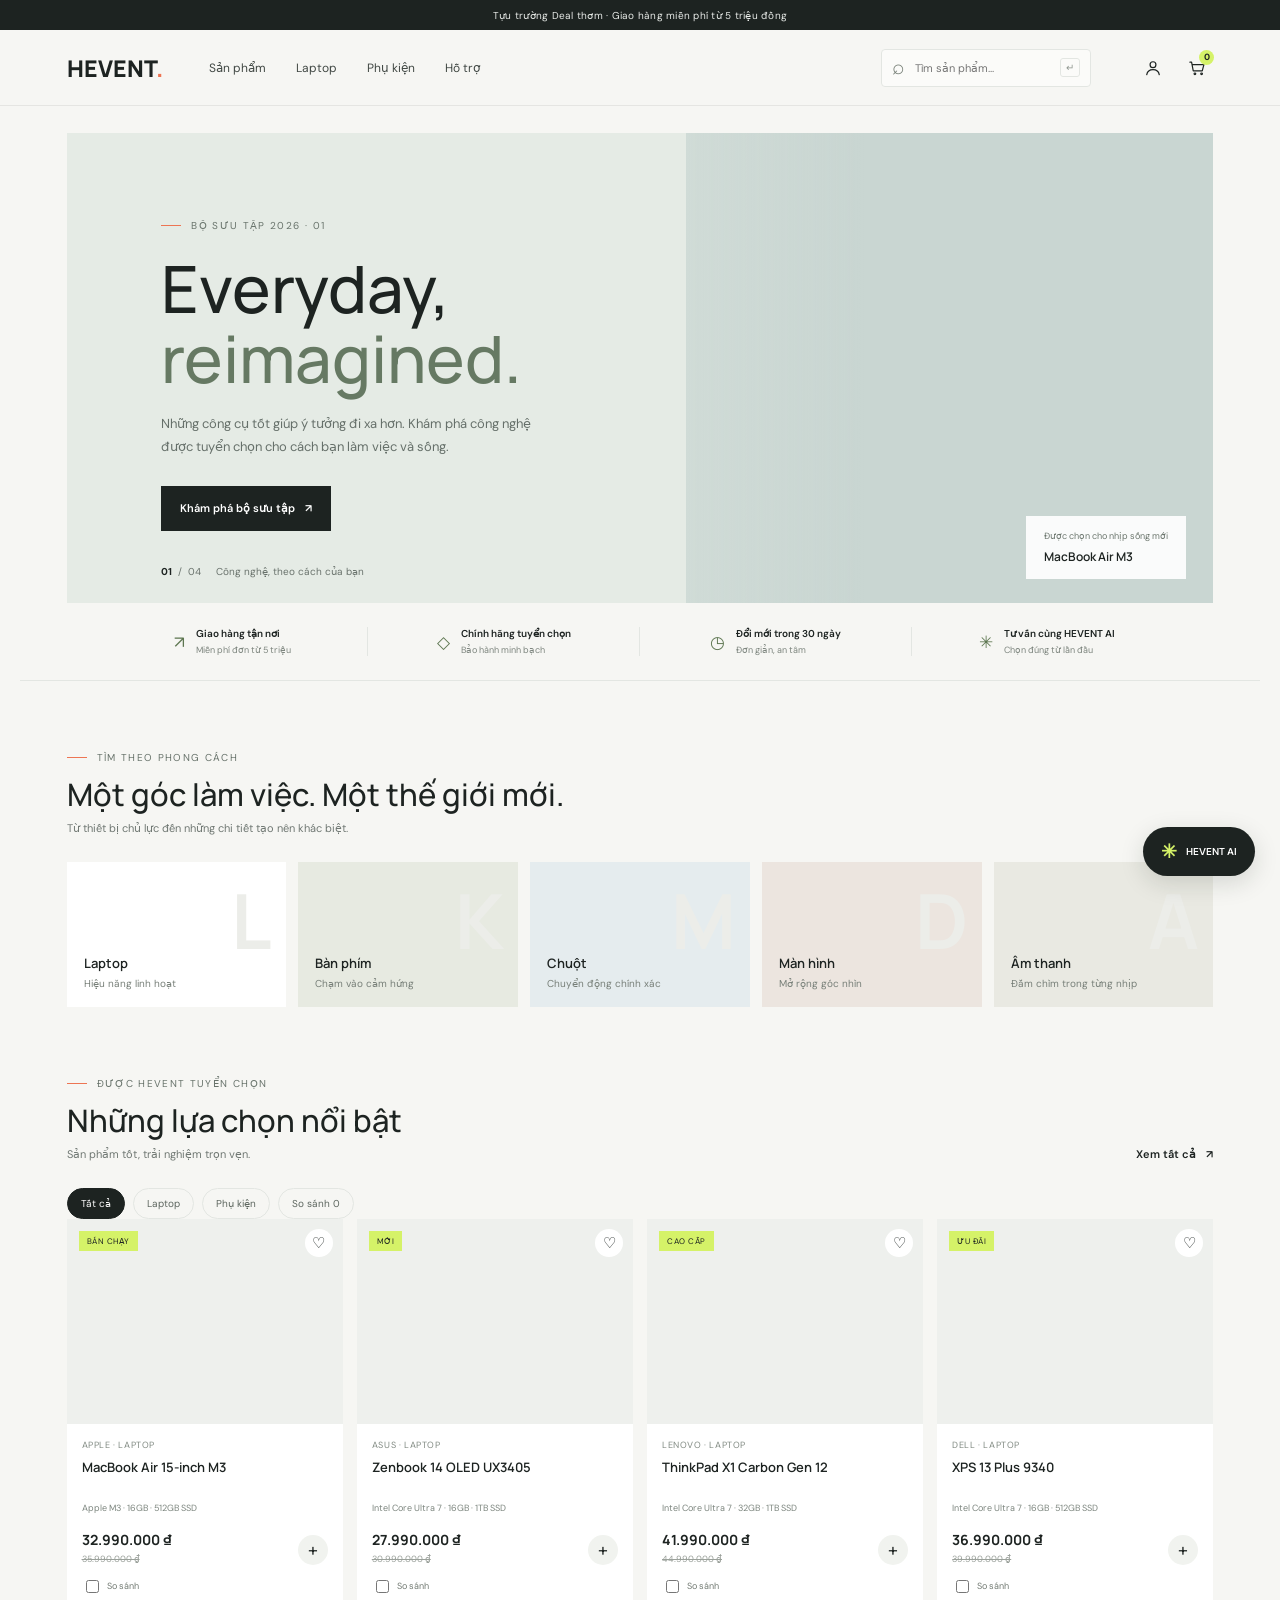
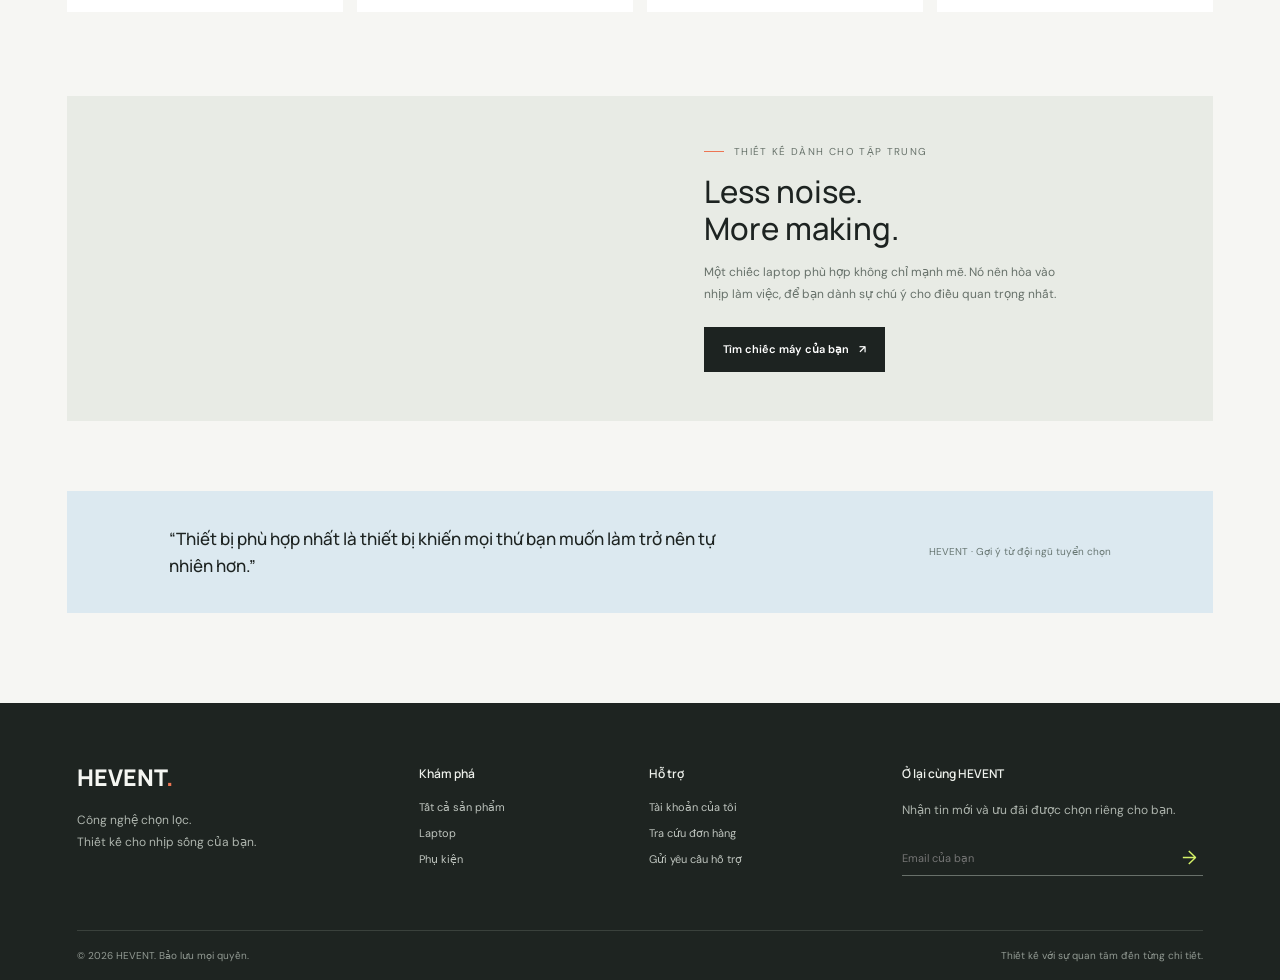
==== commit ada62851: "Update title and announcement text in index.html" ====
--- a/index.html
+++ b/index.html
@@ -5,7 +5,7 @@
   <meta name="viewport" content="width=device-width, initial-scale=1">
   <meta name="theme-color" content="#f6f6f3">
   <meta name="description" content="HEVENT - công nghệ chọn lọc, trải nghiệm khác biệt.">
-  <title>HEVENT — Công nghệ cho nhịp sống mới</title>
+  <title>HEVENT — Trang Chủ</title>
   <link rel="preconnect" href="https://fonts.googleapis.com">
   <link rel="preconnect" href="https://fonts.gstatic.com" crossorigin>
   <link href="https://fonts.googleapis.com/css2?family=DM+Sans:wght@400;500;600;700&family=Manrope:wght@400;500;600;700;800&display=swap" rel="stylesheet">
@@ -14,7 +14,7 @@
   <link rel="stylesheet" href="admin.css">
 </head>
 <body>
-  <div class="announcement">Trải nghiệm công nghệ mới · Giao hàng miễn phí từ 5 triệu đồng</div>
+  <div class="announcement">Tựu trường Deal thơm · Giao hàng miễn phí từ 5 triệu đồng</div>
   <header class="site-header">
     <a class="brand" href="#home" aria-label="HEVENT trang chủ">HEVENT<span>.</span></a>
     <nav class="main-nav" aria-label="Điều hướng chính">
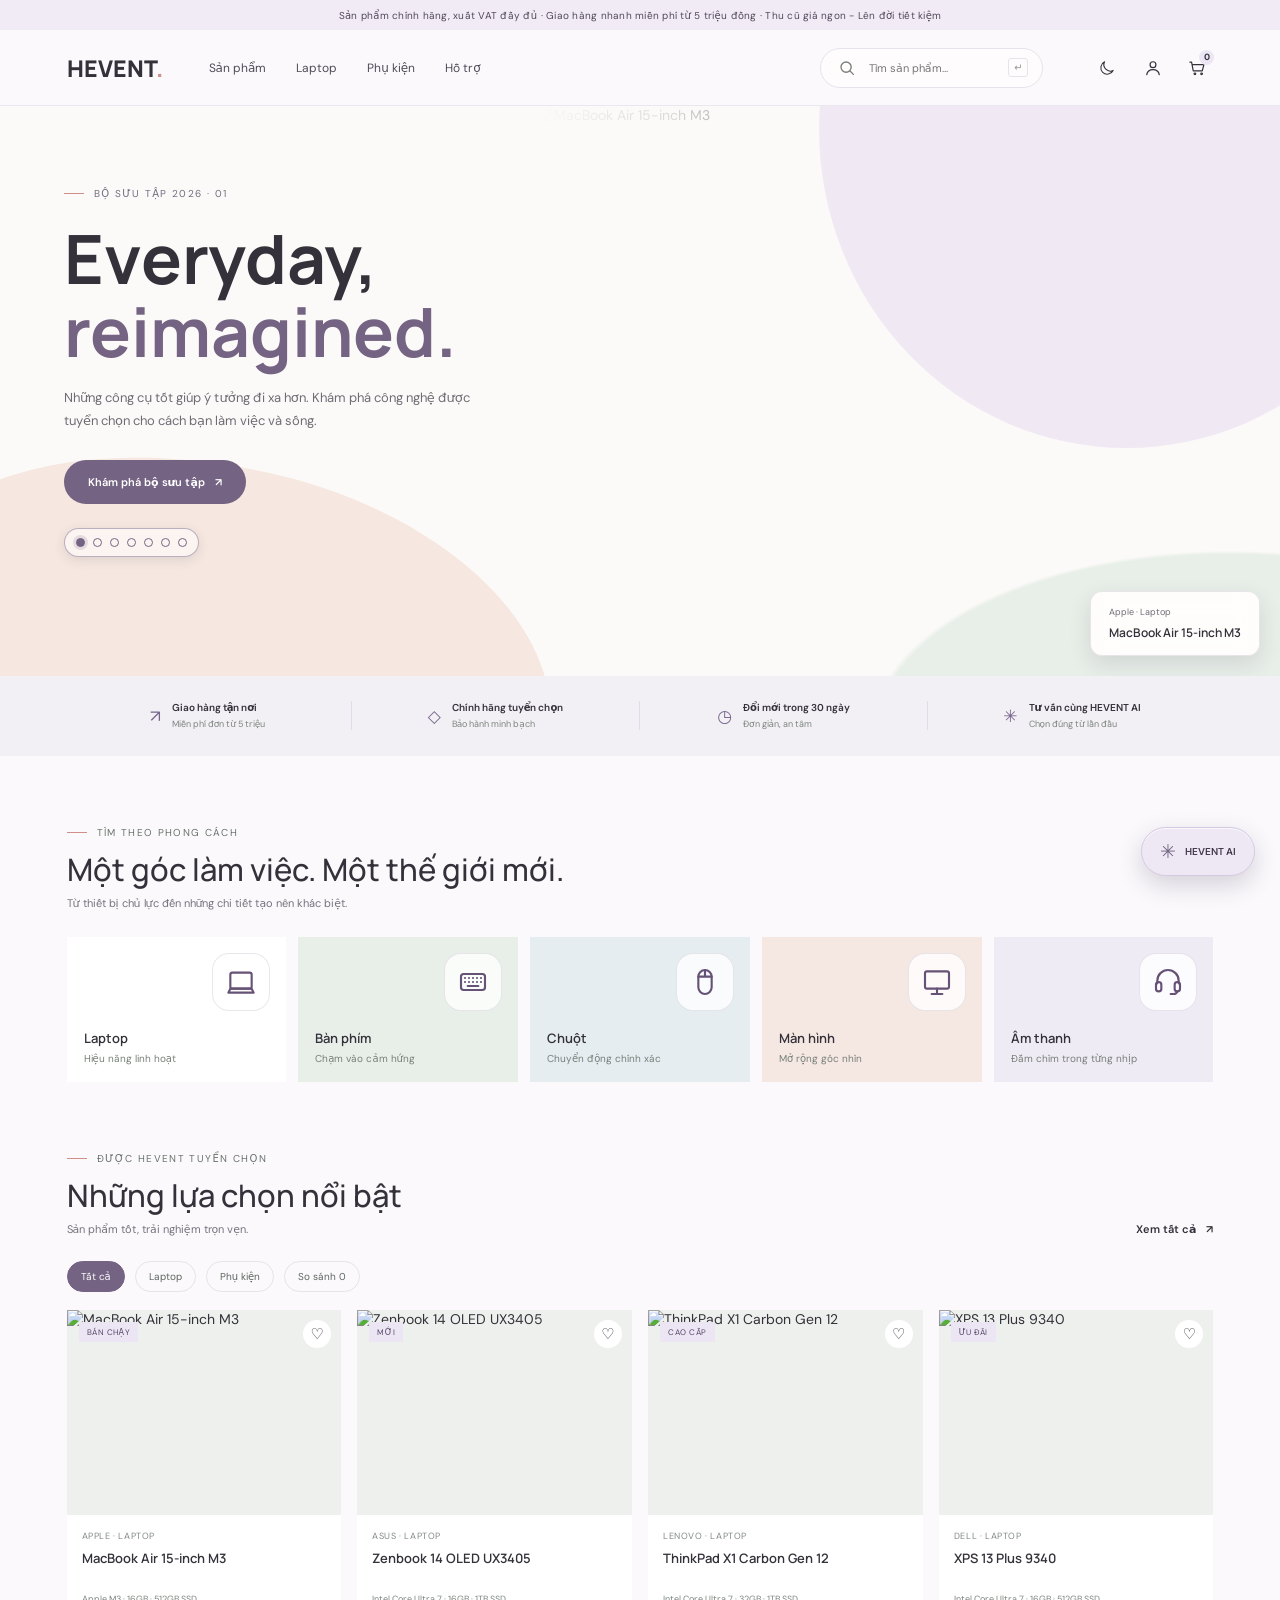
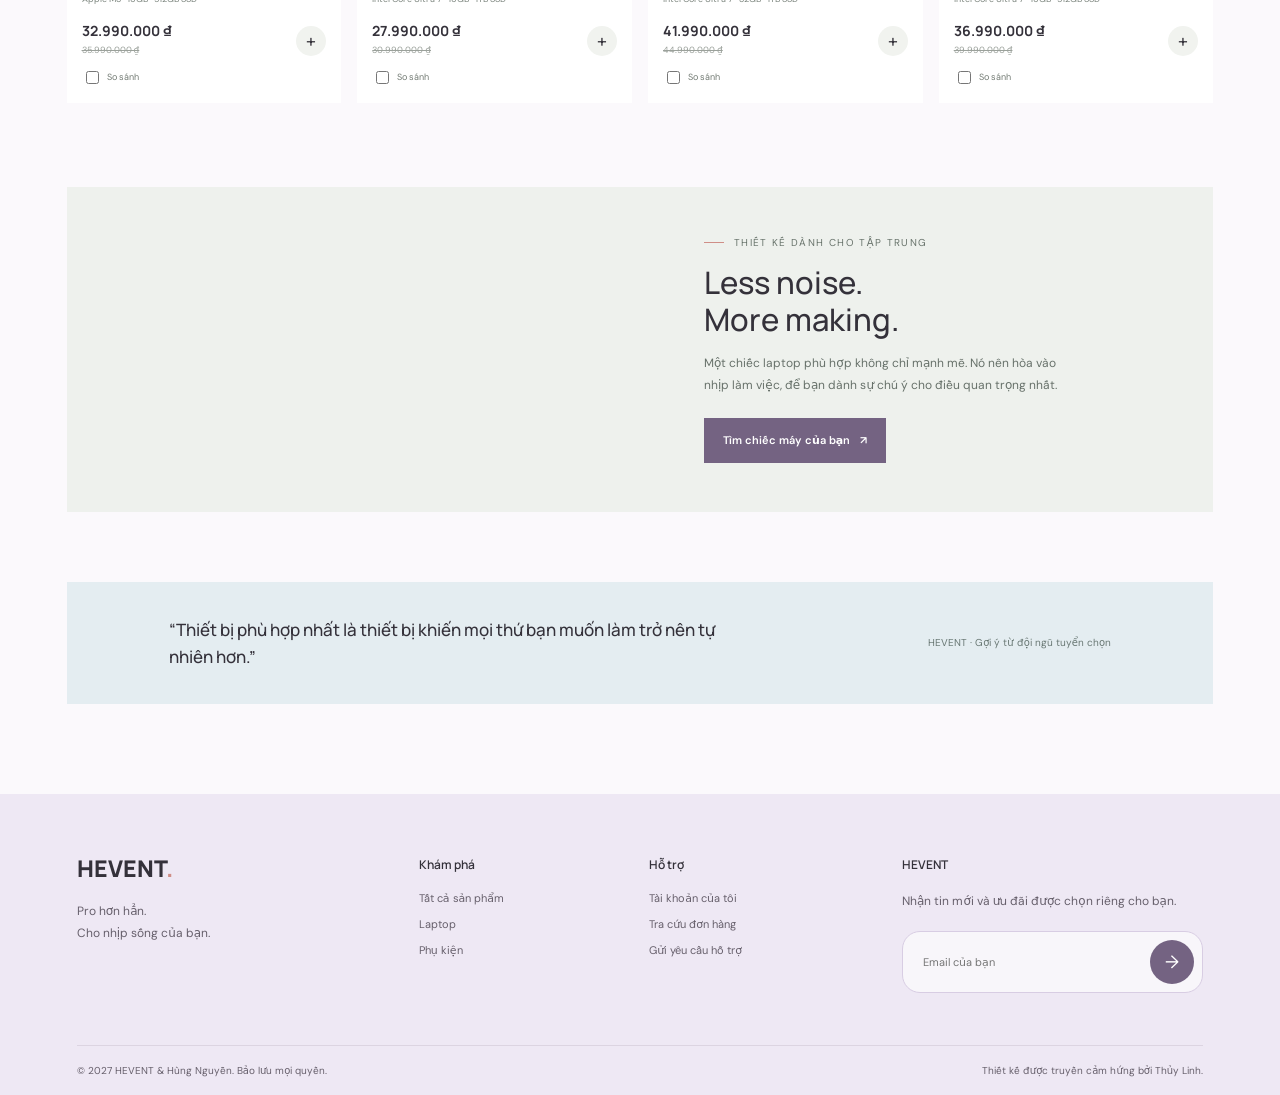
==== commit f8f7d4cd: "thay đổi core hoạt động sửa lỗi, cải thiện UI, thêm chức năng và chuẩn bị đi ngủ" ====
--- a/index.html
+++ b/index.html
@@ -3,18 +3,20 @@
 <head>
   <meta charset="utf-8">
   <meta name="viewport" content="width=device-width, initial-scale=1">
-  <meta name="theme-color" content="#f6f6f3">
-  <meta name="description" content="HEVENT - công nghệ chọn lọc, trải nghiệm khác biệt.">
-  <title>HEVENT — Trang Chủ</title>
+  <meta name="theme-color" content="#fbf9fc">
+  <meta name="description" content="HEVENT — PC, Laptop & Phụ kiện chính hãng.">
+  <title>HEVENT — PC, Laptop & Phụ kiện chính hãng.</title>
+  <script src="js/theme.js"></script>
   <link rel="preconnect" href="https://fonts.googleapis.com">
   <link rel="preconnect" href="https://fonts.gstatic.com" crossorigin>
   <link href="https://fonts.googleapis.com/css2?family=DM+Sans:wght@400;500;600;700&family=Manrope:wght@400;500;600;700;800&display=swap" rel="stylesheet">
   <link rel="stylesheet" href="styles.css">
   <link rel="stylesheet" href="mobile.css">
   <link rel="stylesheet" href="admin.css">
+  <link rel="stylesheet" href="pastel-theme.css">
 </head>
 <body>
-  <div class="announcement">Tựu trường Deal thơm · Giao hàng miễn phí từ 5 triệu đồng</div>
+  <div class="announcement">Sản phẩm chính hãng, xuất VAT đầy đủ · Giao hàng nhanh miễn phí từ 5 triệu đồng ·  Thu cũ giá ngon - Lên đời tiết kiệm</div>
   <header class="site-header">
     <a class="brand" href="#home" aria-label="HEVENT trang chủ">HEVENT<span>.</span></a>
     <nav class="main-nav" aria-label="Điều hướng chính">
@@ -24,11 +26,17 @@
       <a href="#support">Hỗ trợ</a>
     </nav>
     <form class="header-search" id="search-form" role="search">
-      <span aria-hidden="true">⌕</span>
+      <button class="search-toggle" id="search-toggle" type="button" aria-label="Mở tìm kiếm" aria-expanded="false" title="Tìm kiếm">
+        <svg viewBox="0 0 24 24" aria-hidden="true"><circle cx="10.8" cy="10.8" r="6.8"/><path d="m16 16 4.5 4.5"/></svg>
+      </button>
       <input id="search-input" placeholder="Tìm sản phẩm..." aria-label="Tìm sản phẩm">
       <kbd>↵</kbd>
     </form>
     <div class="header-actions">
+      <button class="icon-button theme-toggle" id="theme-toggle" type="button" title="Chuyển sang giao diện tối" aria-label="Chuyển sang giao diện tối">
+        <svg class="theme-icon-moon" viewBox="0 0 24 24" aria-hidden="true"><path d="M20.2 15.2A8.5 8.5 0 0 1 8.8 3.8 8.6 8.6 0 1 0 20.2 15.2Z" /></svg>
+        <svg class="theme-icon-sun" viewBox="0 0 24 24" aria-hidden="true"><circle cx="12" cy="12" r="4" /><path d="M12 2v2m0 16v2M4.93 4.93l1.42 1.42m11.3 11.3 1.42 1.42M2 12h2m16 0h2M4.93 19.07l1.42-1.42m11.3-11.3 1.42-1.42" /></svg>
+      </button>
       <button class="icon-button" id="account-link" title="Tài khoản" aria-label="Tài khoản">
         <svg viewBox="0 0 24 24" aria-hidden="true">
           <circle cx="12" cy="8" r="3.5" />
@@ -55,7 +63,7 @@
     <div class="footer-main">
       <div class="footer-brand">
         <a class="brand" href="#home">HEVENT<span>.</span></a>
-        <p>Công nghệ chọn lọc.<br>Thiết kế cho nhịp sống của bạn.</p>
+        <p>Pro hơn hẳn.<br>Cho nhịp sống của bạn.</p>
       </div>
       <div>
         <h3>Khám phá</h3>
@@ -70,7 +78,7 @@
         <a href="#support-request">Gửi yêu cầu hỗ trợ</a>
       </div>
       <div class="newsletter">
-        <h3>Ở lại cùng HEVENT</h3>
+        <h3>HEVENT</h3>
         <p>Nhận tin mới và ưu đãi được chọn riêng cho bạn.</p>
         <form id="newsletter-form">
           <input type="email" placeholder="Email của bạn" aria-label="Email nhận tin" required>
@@ -80,8 +88,8 @@
       </div>
     </div>
     <div class="footer-bottom">
-      <span>© 2026 HEVENT. Bảo lưu mọi quyền.</span>
-      <span>Thiết kế với sự quan tâm đến từng chi tiết.</span>
+      <span>© 2027 HEVENT &amp; Hùng Nguyễn. Bảo lưu mọi quyền.</span>
+      <span>Thiết kế được truyền cảm hứng bởi Thủy Linh.</span>
     </div>
   </footer>
   <button class="chat-launcher" id="chat-launcher" aria-label="Mở trợ lý HEVENT">
--- a/styles.css
+++ b/styles.css
@@ -8,8 +8,8 @@
   --green: #1d4739;
   --orange: #ed7553;
   --blue: #dce9f0;
-  --font: 'DM Sans',sans-serif;
-  --display: 'Manrope',sans-serif
+  --font: "DM Sans", -apple-system, BlinkMacSystemFont, system-ui, "Segoe UI", Roboto, "Helvetica Neue", Arial, "Noto Sans", "Liberation Sans", sans-serif;
+  --display: "Manrope", "DM Sans", -apple-system, BlinkMacSystemFont, system-ui, "Segoe UI", Roboto, "Helvetica Neue", Arial, "Noto Sans", "Liberation Sans", sans-serif
 }
 * {
   box-sizing: border-box
@@ -95,10 +95,25 @@
   min-width: 210px;
   background: rgba(255,255,255,.55)
 }
-.header-search>span {
-  font-size: 21px;
-  line-height: 1;
-  color: #788078
+.search-toggle {
+  width: 24px;
+  height: 24px;
+  flex: 0 0 24px;
+  display: grid;
+  place-items: center;
+  padding: 0;
+  border: 0;
+  background: transparent;
+  color: #788078;
+  cursor: pointer
+}
+.search-toggle svg {
+  width: 18px;
+  height: 18px;
+  fill: none;
+  stroke: currentColor;
+  stroke-width: 1.8;
+  stroke-linecap: round
 }
 .header-search input {
   width: 100%;
@@ -846,14 +861,18 @@
   gap: 9px
 }
 .color-dot {
-  border: 1px solid #dfe2de;
-  background: white;
+  border: 1px solid var(--line);
+  background: var(--white);
+  color: var(--ink);
   padding: 5px 9px;
   font-size: 10px;
   cursor: pointer
 }
 .color-dot.active {
-  border-color: #445f43
+  border-color: var(--accent);
+  background: var(--accent-soft);
+  color: var(--accent);
+  box-shadow: 0 0 0 2px rgba(116,98,130,.12)
 }
 .detail-actions {
   display: flex;
@@ -1142,9 +1161,11 @@
   gap: 34px
 }
 .account-nav {
-  background: white;
+  background: var(--white);
   padding: 13px;
-  height: max-content
+  height: max-content;
+  border: 1px solid var(--line);
+  border-radius: 6px
 }
 .account-nav button {
   width: 100%;
@@ -1162,8 +1183,10 @@
   font-weight: 600
 }
 .account-panel {
-  background: white;
-  padding: 27px
+  background: var(--white);
+  padding: 27px;
+  border: 1px solid var(--line);
+  border-radius: 6px
 }
 .account-panel h2 {
   font: 600 16px var(--display)
@@ -1264,7 +1287,8 @@
 }
 .admin-stat {
   padding: 16px;
-  background: white
+  background: var(--white);
+  border: 1px solid var(--line)
 }
 .admin-stat small {
   font-size: 9px;
@@ -1280,8 +1304,10 @@
   color: #64804f
 }
 .admin-table-wrap {
-  background: white;
-  overflow: auto
+  background: var(--white);
+  overflow: auto;
+  border: 1px solid var(--line);
+  border-radius: 6px
 }
 .admin-toolbar {
   display: flex;
@@ -1331,7 +1357,8 @@
 }
 .admin-select {
   border: 1px solid var(--line);
-  background: white;
+  background: var(--white);
+  color: var(--ink);
   padding: 7px;
   font-size: 9px
 }
@@ -1341,15 +1368,18 @@
   gap: 12px
 }
 .admin-category {
-  background: white;
-  padding: 18px
+  background: var(--white);
+  color: var(--ink);
+  padding: 18px;
+  border: 1px solid var(--line);
+  border-radius: 6px
 }
 .admin-category strong {
   font: 600 13px var(--display)
 }
 .admin-category span {
   display: block;
-  color: #7a837a;
+  color: var(--muted);
   font-size: 10px;
   margin-top: 7px
 }
@@ -1363,7 +1393,10 @@
   padding: 20px
 }
 .modal {
-  background: white;
+  background: var(--white);
+  color: var(--ink);
+  border: 1px solid var(--line);
+  border-radius: 6px;
   width: min(560px,100%);
   max-height: 90vh;
   overflow: auto;
@@ -1399,7 +1432,10 @@
 .compare-product {
   text-align: center;
   padding: 12px;
-  background: #f5f6f3
+  background: var(--paper);
+  color: var(--ink);
+  border: 1px solid var(--line);
+  border-radius: 4px
 }
 .compare-product img {
   width: 100%;
@@ -1713,9 +1749,6 @@
   .header-search input,.header-search kbd {
     display: none
   }
-  .header-search>span {
-    font-size: 23px
-  }
   .header-actions {
     gap: 5px
   }
--- a/mobile.css
+++ b/mobile.css
@@ -1,16 +1,19 @@
 @media (max-width: 700px) {
   .header-search.search-open {
     position: absolute;
-    left: 16px;
-    right: 122px;
+    left: 112px;
+    right: 18px;
     width: auto;
     min-width: 0;
-    height: 36px;
+    height: 38px;
     justify-content: flex-start;
-    padding: 0 9px;
+    padding: 0 10px;
     border: 1px solid var(--line);
     background: var(--paper);
     z-index: 25;
+  }
+  .site-header.search-active .header-actions {
+    visibility: hidden;
   }
   .header-search.search-open input {
     display: block;
@@ -18,4 +21,12 @@
   .header-search.search-open kbd {
     display: none;
   }
+  .search-toggle[aria-expanded="true"]::before {
+    content: "×";
+    font-size: 24px;
+    line-height: 1;
+  }
+  .search-toggle[aria-expanded="true"] svg {
+    display: none;
+  }
 }
--- a/pastel-theme.css
+++ b/pastel-theme.css
@@ -0,0 +1,1391 @@
+:root {
+  --ink: #34313a;
+  --muted: #77717d;
+  --line: #e8e2eb;
+  --paper: #fbf9fc;
+  --white: #fffefd;
+  --lime: #ece5f4;
+  --green: #746382;
+  --orange: #cf8e87;
+  --blue: #e4edf1;
+  --accent: #746382;
+  --accent-soft: #eee8f4;
+  --peach: #f5e6df;
+  --sage: #e8efe9;
+  --hero-surface: #fcfaf8;
+  --hero-blob-peach: #f5e6df;
+  --hero-blob-lilac: #eee8f4;
+  --hero-blob-sage: #e8efe9;
+  --font: "DM Sans", -apple-system, BlinkMacSystemFont, system-ui, "Segoe UI", Roboto, "Helvetica Neue", Arial, "Noto Sans", "Liberation Sans", sans-serif;
+  --display: "Manrope", "DM Sans", -apple-system, BlinkMacSystemFont, system-ui, "Segoe UI", Roboto, "Helvetica Neue", Arial, "Noto Sans", "Liberation Sans", sans-serif;
+}
+
+body {
+  background: var(--paper);
+  color: var(--ink);
+}
+
+:root.theme-transitioning,
+:root.theme-transitioning body,
+:root.theme-transitioning body * {
+  transition: background-color .36s ease, color .36s ease, border-color .36s ease,
+    box-shadow .36s ease, fill .36s ease, stroke .36s ease;
+}
+
+@media (prefers-reduced-motion: reduce) {
+  :root.theme-transitioning,
+  :root.theme-transitioning body,
+  :root.theme-transitioning body * {
+    transition: none;
+  }
+}
+
+.announcement {
+  background: #f1ebf5;
+  color: #51475b;
+}
+
+.site-header {
+  background: rgba(251,249,252,.96);
+  border-bottom-color: rgba(116,98,130,.12);
+}
+
+.main-nav a {
+  color: #514b57;
+}
+
+.main-nav a:hover,
+.text-link:hover,
+.auth-switch button,
+.table-action {
+  color: var(--accent);
+}
+
+.header-search {
+  background: rgba(255,254,253,.78);
+}
+
+.hero {
+  max-width: none;
+  margin: 0;
+  padding: 0;
+}
+
+.hero-grid {
+  position: relative;
+  isolation: isolate;
+  overflow: hidden;
+  min-height: 570px;
+  grid-template-columns: minmax(0,.94fr) minmax(0,1.06fr);
+  align-items: center;
+  gap: clamp(32px,5vw,76px);
+  padding: 42px max(5vw,calc((100vw - 1240px)/2)) 62px;
+  background: radial-gradient(ellipse 28% 32% at 96% 110%, var(--hero-blob-sage) 0 98%, transparent 100%), var(--hero-surface);
+}
+
+.hero-grid::before {
+  position: absolute;
+  left: -10%;
+  bottom: -58%;
+  z-index: 0;
+  width: 52%;
+  height: 95%;
+  border-radius: 52% 48% 0 0 / 34% 36% 0 0;
+  background: var(--hero-blob-peach);
+  content: "";
+  opacity: .88;
+  pointer-events: none;
+  transform: rotate(14deg);
+}
+
+.hero-grid::after {
+  position: absolute;
+  top: -52%;
+  right: -12%;
+  z-index: 0;
+  width: 48%;
+  height: 112%;
+  border-radius: 50%;
+  background: var(--hero-blob-lilac);
+  content: "";
+  opacity: .88;
+  pointer-events: none;
+}
+
+.hero-copy {
+  padding: 0 0 18px;
+  z-index: 2;
+}
+
+.hero-copy .eyebrow {
+  color: #756b80;
+}
+
+.hero h1 {
+  font-size: 68px;
+  font-weight: 700;
+  max-width: 560px;
+}
+
+.hero h1 em {
+  color: var(--accent);
+}
+
+.hero-copy>p {
+  color: #716b75;
+  max-width: 430px;
+}
+
+.hero-photo {
+  position: absolute;
+  inset: 0 0 0 42%;
+  z-index: 1;
+  width: auto;
+  height: auto;
+  min-height: 0;
+  border-radius: 0;
+  background-color: transparent;
+  background-image: none;
+  background-position: center 49%;
+}
+
+.hero-slide-image {
+  position: absolute;
+  inset: 0;
+  z-index: 0;
+  width: 100%;
+  height: 100%;
+  border-radius: 0;
+  object-fit: cover;
+  object-position: center 49%;
+  -webkit-mask-image: linear-gradient(90deg, transparent 0%, rgba(0, 0, 0, .16) 18%, #000 49%);
+  mask-image: linear-gradient(90deg, transparent 0%, rgba(0, 0, 0, .16) 18%, #000 49%);
+}
+
+.hero-slide-image.is-entering {
+  animation: hero-image-enter .55s ease-out both;
+}
+
+@keyframes hero-image-enter {
+  from {
+    opacity: .65;
+    transform: scale(1.015);
+  }
+
+  to {
+    opacity: 1;
+    transform: scale(1);
+  }
+}
+
+.hero-photo:after {
+  display: none;
+}
+
+.hero-note {
+  z-index: 2;
+  right: 20px;
+  bottom: 20px;
+  background: rgba(255,254,253,.94);
+  color: #34313a;
+  border: 1px solid rgba(116, 98, 130, .16);
+  border-radius: 12px;
+  box-shadow: 0 8px 22px rgba(43, 35, 50, .12);
+}
+
+.hero-note span {
+  color: #716b75;
+}
+
+.hero-dots {
+  position: relative;
+  z-index: 2;
+  width: max-content;
+  margin-top: 24px;
+  display: flex;
+  align-items: center;
+  gap: 8px;
+  padding: 9px 11px;
+  border: 1px solid rgba(116, 98, 130, .48);
+  border-radius: 24px;
+  background: rgba(255, 254, 253, .58);
+  backdrop-filter: blur(10px);
+  box-shadow: 0 3px 12px rgba(43, 35, 50, .12);
+}
+
+.hero-dots button {
+  width: 9px;
+  height: 9px;
+  flex: 0 0 9px;
+  padding: 0;
+  border: 1px solid #746382;
+  border-radius: 50%;
+  background: transparent;
+  cursor: pointer;
+  transition: background .2s, box-shadow .2s, transform .2s;
+}
+
+.hero-dots button.active {
+  background: #746382;
+  box-shadow: 0 0 0 3px rgba(116, 98, 130, .17);
+}
+
+.hero-dots button:focus-visible {
+  outline: 2px solid #746382;
+  outline-offset: 3px;
+}
+
+.hero-index {
+  position: static;
+  margin-top: 24px;
+  color: #625c67;
+}
+
+.hero-index b {
+  color: var(--ink);
+}
+
+.circle-button {
+  border-color: #d8cfdf;
+  background: rgba(255,254,253,.65);
+}
+
+.perks {
+  max-width: none;
+  margin: 0;
+  padding: 25px max(5vw,calc((100vw - 1240px)/2));
+  background: #f2eff5;
+  border-bottom-color: transparent;
+}
+
+.site-footer {
+  background: #eee8f4;
+  color: #34313a;
+}
+
+.site-footer .brand {
+  color: #34313a;
+}
+
+.footer-brand p,
+.newsletter p,
+.site-footer .footer-main>div:not(:first-child)>a,
+.footer-bottom {
+  color: #665f6b;
+}
+
+.newsletter form,
+.footer-bottom {
+  border-color: #dcd4e1;
+}
+
+.newsletter input {
+  color: #34313a;
+}
+
+.newsletter button,
+.newsletter small {
+  color: var(--accent);
+}
+
+.newsletter form {
+  min-height: 62px;
+  display: flex;
+  align-items: center;
+  gap: 8px;
+  margin-top: 18px;
+  padding: 7px 8px 7px 18px;
+  border: 1px solid #d8cde3;
+  border-radius: 18px;
+  background: rgba(255, 255, 255, .62);
+  transition: border-color .2s, box-shadow .2s, background .2s;
+}
+
+.newsletter form:focus-within {
+  border-color: #a996bd;
+  box-shadow: 0 0 0 3px rgba(116, 98, 130, .12);
+}
+
+.newsletter input {
+  width: auto;
+  min-width: 0;
+  height: 44px;
+  flex: 1;
+  padding: 0 2px;
+  border: 0;
+  outline: 0;
+  background: transparent;
+  line-height: 1.4;
+}
+
+.newsletter button {
+  width: 44px;
+  height: 44px;
+  flex: 0 0 44px;
+  display: grid;
+  place-items: center;
+  padding: 0;
+  border: 0;
+  border-radius: 50%;
+  background: var(--accent);
+  color: #fff;
+  line-height: 1;
+  font-size: 18px;
+  transition: transform .2s, background .2s;
+}
+
+.newsletter button:hover {
+  transform: translateX(2px);
+  background: #665573;
+}
+
+.perk-symbol,
+.benefit-list b {
+  color: #78668c;
+}
+
+.perk,
+.perk:last-child {
+  border-color: #e3dce8;
+}
+
+.button-dark {
+  background: var(--accent);
+  color: #fff;
+}
+
+.hero-copy>.button {
+  min-height: 44px;
+  padding: 0 24px;
+  border-radius: 24px;
+}
+
+.button-dark:hover {
+  background: #665573;
+}
+
+.button-lime,
+.product-tag {
+  background: #ece5f4;
+  color: #584766;
+}
+
+.button-lime {
+  border-color: #e1d7eb;
+}
+
+.category-tile:nth-child(2) {
+  background: #e8efe9;
+}
+
+.category-tile:nth-child(3) {
+  background: #e5edf1;
+}
+
+.category-tile:nth-child(4) {
+  background: #f5e8e2;
+}
+
+.category-tile:nth-child(5) {
+  background: #efebf4;
+}
+
+.category-tile::before {
+  display: none;
+}
+
+.category-icon {
+  position: absolute;
+  top: 16px;
+  right: 16px;
+  width: 58px;
+  height: 58px;
+  padding: 12px;
+  color: #665276;
+  background: rgba(255, 255, 255, .78);
+  border: 1px solid rgba(116, 98, 130, .15);
+  border-radius: 17px;
+  stroke: currentColor;
+  opacity: 1;
+  transition: transform .2s, background .2s;
+}
+
+.category-tile:hover .category-icon {
+  transform: translateY(-2px);
+  background: #fff;
+}
+
+.chip.active,
+.chip:hover {
+  background: var(--accent);
+  border-color: var(--accent);
+  color: #fff;
+}
+
+.product-compare input,
+.filter-option input {
+  accent-color: var(--accent);
+}
+
+.add-small:hover {
+  background: #e8dfef;
+}
+
+.editorial-band {
+  background: #eef1ed;
+}
+
+.quote-band {
+  background: var(--blue);
+}
+
+.detail-thumb.selected,
+.color-dot.active {
+  border-color: var(--accent);
+}
+
+.detail-copy .product-brand {
+  color: var(--accent);
+}
+
+.benefit-list span {
+  color: #665f6b;
+}
+
+.auth-switch button:hover,
+.table-action:hover {
+  color: #554565;
+}
+
+.account-nav button.active {
+  background: #eee8f4;
+  color: #51435f;
+}
+
+.status {
+  background: #e8efe9;
+  color: #4f6858;
+}
+
+.admin-side {
+  background: #eee8f4;
+  color: #403747;
+  border: 1px solid #e5ddeb;
+}
+
+.admin-side .brand {
+  color: #34313a;
+}
+
+.admin-side>small {
+  color: #786f80;
+}
+
+.admin-side button {
+  color: #5d5664;
+}
+
+.admin-side button.active,
+.admin-side button:hover {
+  background: #dfd5e9;
+  color: #3e3348;
+}
+
+.admin-stat span {
+  color: #637a6b;
+}
+
+.table-action {
+  color: var(--accent);
+}
+
+.toast {
+  background: #665573;
+  color: #fff;
+}
+
+.chat-launcher,
+.chat-head {
+  background: #eee8f4;
+  color: #403747;
+}
+
+.chat-launcher {
+  z-index: 55;
+  border: 1px solid #d4c8e1;
+  box-shadow: 0 9px 24px rgba(64, 48, 78, .2), inset 0 1px 0 rgba(255, 255, 255, .7);
+  transition: transform .2s, box-shadow .2s, border-color .2s;
+}
+
+.chat-launcher:hover {
+  transform: translateY(-3px);
+  border-color: #b8a6ca;
+  box-shadow: 0 13px 28px rgba(64, 48, 78, .25), inset 0 1px 0 rgba(255, 255, 255, .8);
+}
+
+.chat-launcher:focus-visible {
+  outline: 3px solid rgba(116, 98, 130, .3);
+  outline-offset: 3px;
+}
+
+.chat-spark {
+  color: #746382;
+}
+
+.chat-avatar {
+  background: #ded3e8;
+  color: #584766;
+}
+
+.chat-head small i {
+  background: #94b29e;
+}
+
+.chat-prompts button {
+  border-color: #dfd6e6;
+  color: #655675;
+}
+
+.chat-prompts button:hover,
+.user-message {
+  background: #eee8f4;
+}
+
+.chat-ticket-link {
+  color: #706678;
+}
+
+.chat-head small,
+.chat-head p {
+  color: #706678;
+}
+
+.chat-head .icon-button {
+  color: #403747;
+}
+
+.chat-panel {
+  background: #fcfafc;
+  border-color: #e5ddeb;
+}
+
+.user-message {
+  background: #e8e1ef;
+  color: #403747;
+}
+
+.chat-input button {
+  color: var(--accent);
+}
+
+.header-search {
+  min-height: 40px;
+  border-radius: 24px;
+  padding: 0 14px;
+  transition: border-color .2s, box-shadow .2s, background .2s;
+}
+
+.header-search:focus-within {
+  border-color: #c9bbd8;
+  box-shadow: 0 0 0 3px rgba(116, 98, 130, .1);
+}
+
+.theme-toggle {
+  width: 36px;
+  height: 36px;
+  flex: 0 0 36px;
+  border: 1px solid transparent;
+  border-radius: 50%;
+  transition: background .2s, border-color .2s;
+}
+
+.theme-toggle:hover {
+  background: var(--accent-soft);
+  border-color: var(--line);
+}
+
+.theme-toggle svg {
+  width: 18px;
+  height: 18px;
+}
+
+.theme-icon-sun {
+  display: none;
+}
+
+.products-section .section-heading {
+  margin-bottom: 25px;
+}
+
+.products-section .product-toolbar {
+  gap: 10px;
+  margin-bottom: 18px;
+  flex-wrap: wrap;
+}
+
+.products-section .product-grid {
+  column-gap: 16px;
+  row-gap: 22px;
+}
+
+.page-shell {
+  margin-top: 64px;
+}
+
+.page-heading {
+  margin-bottom: 36px;
+}
+
+.page-heading .eyebrow {
+  margin-bottom: 15px;
+}
+
+.catalog-layout {
+  column-gap: 42px;
+  row-gap: 26px;
+}
+
+.cart-layout {
+  column-gap: 56px;
+}
+
+.cart-row {
+  gap: 22px;
+  padding-top: 19px;
+  padding-bottom: 19px;
+}
+
+.form-grid {
+  column-gap: 20px;
+  row-gap: 8px;
+}
+
+.field {
+  gap: 9px;
+  margin-bottom: 15px;
+}
+
+.payment-option {
+  margin: 11px 0;
+  padding: 15px;
+}
+
+.account-layout {
+  gap: 42px;
+}
+
+.account-panel {
+  padding: 32px;
+}
+
+.admin-shell {
+  gap: 32px;
+  margin-top: 44px;
+}
+
+.admin-heading {
+  margin-bottom: 27px;
+}
+
+.admin-stats {
+  gap: 16px;
+  margin-bottom: 24px;
+}
+
+.auth-wrap {
+  max-width: 520px;
+  padding: 42px 48px;
+}
+
+.auth-tabs {
+  gap: 27px;
+  margin-bottom: 32px;
+}
+
+.auth-wrap > .eyebrow {
+  margin-bottom: 14px;
+}
+
+.auth-wrap h1 {
+  line-height: 1.3;
+  margin: 0 0 10px;
+}
+
+.auth-wrap > p {
+  line-height: 1.65;
+  margin: 0 0 28px;
+}
+
+.auth-wrap .field {
+  gap: 9px;
+  margin-bottom: 17px;
+}
+
+.auth-wrap .field label {
+  font-size: 11px;
+}
+
+.auth-wrap .field input,
+.auth-wrap .field select {
+  min-height: 48px;
+  padding: 12px 14px;
+  border-radius: 6px;
+}
+
+.auth-wrap .button {
+  min-height: 46px;
+  margin-top: 10px;
+}
+
+.auth-switch {
+  margin-top: 24px;
+}
+
+@media (max-width: 700px) {
+  .header-search {
+    min-height: 36px;
+    padding: 0;
+  }
+
+  .header-search.search-open {
+    padding: 0 10px;
+    border-radius: 20px;
+  }
+
+  .theme-toggle {
+    width: 32px;
+    height: 32px;
+    flex-basis: 32px;
+  }
+
+  .products-section .section-heading {
+    margin-bottom: 20px;
+  }
+
+  .products-section .product-toolbar {
+    flex-wrap: nowrap;
+    margin-bottom: 14px;
+  }
+
+  .products-section .product-grid {
+    column-gap: 10px;
+    row-gap: 16px;
+  }
+
+  .auth-wrap {
+    padding: 32px 24px;
+  }
+
+  .page-shell {
+    margin: 42px 16px 0;
+  }
+
+  .page-heading {
+    margin-bottom: 28px;
+  }
+
+  .catalog-layout {
+    column-gap: 22px;
+    row-gap: 20px;
+  }
+
+  .cart-layout {
+    column-gap: 0;
+    row-gap: 26px;
+  }
+
+  .cart-row {
+    gap: 12px;
+    padding-top: 15px;
+    padding-bottom: 15px;
+  }
+
+  .form-grid {
+    column-gap: 0;
+    row-gap: 2px;
+  }
+
+  .account-layout {
+    gap: 18px;
+  }
+
+  .account-panel {
+    padding: 22px;
+  }
+
+  .admin-shell {
+    gap: 22px;
+    margin-top: 34px;
+  }
+
+  .admin-heading {
+    margin-bottom: 22px;
+  }
+
+  .admin-stats {
+    gap: 10px;
+    margin-bottom: 18px;
+  }
+
+  .auth-tabs {
+    margin-bottom: 27px;
+  }
+}
+
+@media (max-width: 700px) {
+  .catalog-side {
+    display: grid;
+    grid-template-columns: minmax(0, 1fr);
+    gap: 24px;
+    overflow: visible;
+    padding: 0;
+    margin: 0 0 16px;
+  }
+
+  .filter-group.filter-rail {
+    width: 100%;
+    min-width: 0;
+    overflow: hidden;
+  }
+
+  .filter-group.filter-rail h3,
+  .filter-price h3 {
+    display: block;
+    margin: 0 0 8px;
+    color: var(--muted);
+    font-size: 10px;
+  }
+
+  .filter-options {
+    display: flex;
+    gap: 18px;
+    width: 100%;
+    overflow-x: auto;
+    overscroll-behavior-x: contain;
+    padding: 8px 12px 14px;
+    scrollbar-width: none;
+    -webkit-overflow-scrolling: touch;
+    scroll-snap-type: x proximity;
+  }
+
+  .filter-options::-webkit-scrollbar {
+    display: none;
+  }
+
+  .filter-group.filter-rail .filter-option {
+    display: flex;
+    flex: 0 0 auto;
+    align-items: center;
+    gap: 6px;
+    min-height: 36px;
+    margin: 0;
+    padding: 8px 12px;
+    border: 1px solid var(--line);
+    border-radius: 999px;
+    background: var(--white);
+    color: var(--ink);
+    font-size: 11px;
+    line-height: 1.2;
+    scroll-snap-align: start;
+    transition: background-color .18s ease, border-color .18s ease, box-shadow .18s ease, color .18s ease;
+  }
+
+  .filter-group.filter-rail .filter-option input {
+    display: none;
+  }
+
+  .filter-group.filter-rail .filter-option .filter-label {
+    display: inline;
+    margin-left: 0;
+  }
+
+  .filter-group.filter-rail .filter-option .filter-count {
+    display: inline;
+    margin-left: 0;
+    color: var(--muted);
+    font-size: 10px;
+  }
+
+  .filter-group.filter-rail .filter-option.is-selected {
+    border-color: var(--accent);
+    background: var(--accent-soft);
+    color: var(--accent);
+    box-shadow: 0 0 0 1px rgba(116, 99, 132, .12), 0 3px 9px rgba(116, 99, 132, .16);
+  }
+
+  .filter-group.filter-rail .filter-option.is-selected .filter-count {
+    color: inherit;
+    opacity: .78;
+  }
+
+  .filter-group.filter-rail .filter-option .filter-count {
+    display: none;
+  }
+
+  .filter-group.filter-rail .filter-option:focus-within {
+    outline: 2px solid var(--accent);
+    outline-offset: 2px;
+  }
+
+  .filter-price {
+    display: grid;
+    grid-template-columns: max-content minmax(0, 1fr);
+    align-items: center;
+    gap: 8px 12px;
+    padding: 0;
+    border: 0;
+  }
+
+  .filter-price h3 {
+    margin: 0;
+  }
+
+  .filter-price .range-wrap {
+    display: grid;
+    grid-template-columns: minmax(0, 1fr) max-content;
+    align-items: center;
+    gap: 8px;
+    min-width: 0;
+  }
+
+  .filter-price .range-wrap input {
+    display: block;
+    grid-column: 1;
+  }
+
+  .filter-price .range-value {
+    grid-column: 2;
+    margin: 0;
+    white-space: nowrap;
+  }
+}
+
+:root[data-theme="dark"] .filter-group.filter-rail .filter-option.is-selected {
+  box-shadow: 0 0 0 1px rgba(195, 173, 215, .14), 0 3px 10px rgba(195, 173, 215, .18);
+}
+
+.brand-dot {
+  color: var(--orange);
+}
+
+:root[data-theme="dark"] {
+  color-scheme: dark;
+  --ink: #f1edf4;
+  --muted: #b7afbf;
+  --line: #494250;
+  --paper: #211e26;
+  --white: #2b2731;
+  --lime: #494052;
+  --green: #c8b6d8;
+  --orange: #e5a59e;
+  --blue: #303b42;
+  --accent: #c3add7;
+  --accent-soft: #393241;
+  --peach: #493832;
+  --sage: #303c35;
+  --hero-surface: #27232c;
+  --hero-blob-peach: #55404a;
+  --hero-blob-lilac: #50435f;
+  --hero-blob-sage: #3b5147;
+}
+
+:root[data-theme="dark"] body,
+:root[data-theme="dark"] .site-header,
+:root[data-theme="dark"] .main-nav,
+:root[data-theme="dark"] .header-search,
+:root[data-theme="dark"] .auth-wrap,
+:root[data-theme="dark"] .account-nav,
+:root[data-theme="dark"] .account-panel,
+:root[data-theme="dark"] .admin-main,
+:root[data-theme="dark"] .admin-stat,
+:root[data-theme="dark"] .admin-panel,
+:root[data-theme="dark"] .payment-option,
+:root[data-theme="dark"] .empty-state,
+:root[data-theme="dark"] .chat-panel,
+:root[data-theme="dark"] .chat-messages,
+:root[data-theme="dark"] .product-card,
+:root[data-theme="dark"] .catalog-side,
+:root[data-theme="dark"] .summary-box,
+:root[data-theme="dark"] .cart-row,
+:root[data-theme="dark"] .modal,
+:root[data-theme="dark"] .compare-product,
+:root[data-theme="dark"] .admin-category,
+:root[data-theme="dark"] .admin-table-wrap {
+  background-color: #2b2731;
+  color: var(--ink);
+  border-color: var(--line);
+}
+
+:root[data-theme="dark"] .modal-backdrop {
+  background: rgba(8, 6, 12, .72);
+}
+
+:root[data-theme="dark"] .announcement,
+:root[data-theme="dark"] .perks,
+:root[data-theme="dark"] .site-footer,
+:root[data-theme="dark"] .admin-side,
+:root[data-theme="dark"] .chat-head,
+:root[data-theme="dark"] .chat-launcher {
+  background-color: #302a38;
+  color: var(--ink);
+}
+
+:root[data-theme="dark"] .chat-launcher {
+  border-color: #6f607d;
+  box-shadow: 0 10px 28px rgba(0, 0, 0, .42), inset 0 1px 0 rgba(255, 255, 255, .1);
+}
+
+:root[data-theme="dark"] .chat-launcher:hover {
+  border-color: #a18eb4;
+  box-shadow: 0 14px 32px rgba(0, 0, 0, .5), inset 0 1px 0 rgba(255, 255, 255, .14);
+}
+
+:root[data-theme="dark"] .hero-grid {
+  background-color: var(--hero-surface);
+}
+
+:root[data-theme="dark"] .perks {
+  border-bottom-color: #302a38;
+}
+
+:root[data-theme="dark"] .hero-note {
+  background: rgba(48, 42, 56, .96);
+  color: #f1edf4;
+  border-color: #514858;
+  box-shadow: 0 8px 24px rgba(0, 0, 0, .3);
+}
+
+:root[data-theme="dark"] .hero-note span {
+  color: #c1b8ca;
+}
+
+:root[data-theme="dark"] .hero-dots {
+  background: rgba(48, 42, 56, .68);
+  border-color: rgba(195, 173, 215, .58);
+  box-shadow: 0 3px 12px rgba(0, 0, 0, .24);
+}
+
+:root[data-theme="dark"] .hero-dots button {
+  border-color: #c3add7;
+}
+
+:root[data-theme="dark"] .hero-dots button.active {
+  background: #c3add7;
+  box-shadow: 0 0 0 3px rgba(195, 173, 215, .2);
+}
+
+:root[data-theme="dark"] .hero h1,
+:root[data-theme="dark"] .section-heading h2,
+:root[data-theme="dark"] .auth-wrap h1,
+:root[data-theme="dark"] .site-footer .brand,
+:root[data-theme="dark"] .admin-side .brand,
+:root[data-theme="dark"] .main-nav a,
+:root[data-theme="dark"] .text-link,
+:root[data-theme="dark"] .field label,
+:root[data-theme="dark"] .auth-tabs button,
+:root[data-theme="dark"] .admin-side button,
+:root[data-theme="dark"] .admin-side > small,
+:root[data-theme="dark"] .site-footer a,
+:root[data-theme="dark"] .site-footer p,
+:root[data-theme="dark"] .site-footer small {
+  color: var(--ink);
+}
+
+:root[data-theme="dark"] .hero-copy > p,
+:root[data-theme="dark"] .hero-index,
+:root[data-theme="dark"] .section-heading p,
+:root[data-theme="dark"] .auth-wrap > p,
+:root[data-theme="dark"] .auth-switch,
+:root[data-theme="dark"] .footer-bottom,
+:root[data-theme="dark"] .chat-head small,
+:root[data-theme="dark"] .chat-head p,
+:root[data-theme="dark"] .chat-ticket-link {
+  color: #b7afbf;
+}
+
+:root[data-theme="dark"] .header-search,
+:root[data-theme="dark"] .header-search input,
+:root[data-theme="dark"] input,
+:root[data-theme="dark"] select,
+:root[data-theme="dark"] textarea,
+:root[data-theme="dark"] .field input,
+:root[data-theme="dark"] .field select,
+:root[data-theme="dark"] .field textarea,
+:root[data-theme="dark"] .newsletter input,
+:root[data-theme="dark"] .chat-compose input {
+  background-color: #211e26;
+  color: var(--ink);
+  border-color: var(--line);
+}
+
+:root[data-theme="dark"] .search-toggle {
+  color: #c5b8d1;
+}
+
+:root[data-theme="dark"] .newsletter form {
+  background: #211e26;
+  border-color: #514858;
+}
+
+:root[data-theme="dark"] .newsletter form:focus-within {
+  border-color: #a18eb4;
+  box-shadow: 0 0 0 3px rgba(195, 173, 215, .15);
+}
+
+:root[data-theme="dark"] .newsletter input {
+  background: transparent;
+  color: #f1edf4;
+}
+
+:root[data-theme="dark"] .newsletter button {
+  background: #746382;
+  color: #fff;
+}
+
+:root[data-theme="dark"] .newsletter button:hover {
+  background: #8d79a0;
+}
+
+:root[data-theme="dark"] input::placeholder,
+:root[data-theme="dark"] textarea::placeholder,
+:root[data-theme="dark"] .header-search input::placeholder {
+  color: #92899b;
+}
+
+:root[data-theme="dark"] .category-tile,
+:root[data-theme="dark"] .category-tile:nth-child(n),
+:root[data-theme="dark"] .editorial-band,
+:root[data-theme="dark"] .quote-band,
+:root[data-theme="dark"] .account-nav button.active,
+:root[data-theme="dark"] .admin-side button.active,
+:root[data-theme="dark"] .admin-side button:hover,
+:root[data-theme="dark"] .chat-prompts button,
+:root[data-theme="dark"] .user-message,
+:root[data-theme="dark"] .chip.active,
+:root[data-theme="dark"] .chip:hover {
+  background-color: #393241;
+  color: var(--ink);
+}
+
+:root[data-theme="dark"] .chat-panel {
+  border-color: #514858;
+}
+
+:root[data-theme="dark"] .assistant-message {
+  background: #37313d;
+  border-color: #514858;
+  color: #f1edf4;
+}
+
+:root[data-theme="dark"] .chat-compose {
+  background: #211e26;
+  border-color: #514858;
+}
+
+:root[data-theme="dark"] .chat-compose input {
+  background: transparent;
+  color: #f1edf4;
+}
+
+:root[data-theme="dark"] .chat-compose button {
+  background: #746382;
+  color: #fff;
+}
+
+:root[data-theme="dark"] .chat-prompts button {
+  border-color: #62566e;
+}
+
+:root[data-theme="dark"] .chat-head .icon-button {
+  color: #f1edf4;
+}
+
+:root[data-theme="dark"] .chat-day {
+  color: #aaa2b4;
+}
+
+:root[data-theme="dark"] .product-visual,
+:root[data-theme="dark"] .detail-gallery,
+:root[data-theme="dark"] .hero-photo {
+  background-color: transparent;
+}
+
+:root[data-theme="dark"] .table-wrap,
+:root[data-theme="dark"] table,
+:root[data-theme="dark"] th,
+:root[data-theme="dark"] td,
+:root[data-theme="dark"] .admin-table {
+  color: var(--ink);
+  border-color: var(--line);
+}
+
+:root[data-theme="dark"] tr,
+:root[data-theme="dark"] .admin-table thead {
+  border-color: var(--line);
+  background-color: #302a38;
+}
+
+:root[data-theme="dark"] .chat-avatar {
+  background: #494052;
+  color: #f1edf4;
+}
+
+:root[data-theme="dark"] .category-tile .category-icon,
+:root[data-theme="dark"] .category-tile:hover .category-icon {
+  color: #4f405f;
+  background: rgba(245, 239, 250, .94);
+  border-color: rgba(230, 218, 240, .65);
+}
+
+:root[data-theme="dark"] .theme-icon-moon {
+  display: none;
+}
+
+:root[data-theme="dark"] .theme-icon-sun {
+  display: block;
+}
+
+@media (max-width: 980px) {
+  .hero-grid {
+    min-height: 500px;
+    padding: 38px 5vw 58px;
+    gap: 32px;
+  }
+
+  .hero h1 {
+    font-size: 52px;
+  }
+
+  .hero-photo {
+    height: auto;
+  }
+
+  .hero-index {
+    left: 5vw;
+  }
+
+  .perks {
+    padding-left: 5vw;
+    padding-right: 5vw;
+  }
+}
+
+@media (max-width: 700px) {
+  .announcement {
+    background: #f1ebf5;
+    height: auto;
+    min-height: 27px;
+    padding: 5px 12px;
+    line-height: 1.4;
+  }
+
+  .hero {
+    padding: 0;
+  }
+
+  .hero-grid {
+    grid-template-columns: minmax(0,1fr);
+    gap: 0;
+    min-height: 0;
+    padding: 0 18px 16px;
+  }
+
+  .hero-grid::before {
+    left: -28%;
+    bottom: -10%;
+    width: 88%;
+    height: 44%;
+  }
+
+  .hero-grid::after {
+    top: -18%;
+    right: -46%;
+    width: 88%;
+    height: 58%;
+  }
+
+  .hero-photo {
+    position: relative;
+    inset: auto;
+    grid-row: 1;
+    width: 100%;
+    height: 270px;
+    min-height: 0;
+    z-index: 2;
+    margin: 18px 0 0;
+    border-radius: 0;
+  }
+
+  .hero-slide-image {
+    -webkit-mask-image: linear-gradient(180deg, #000 0%, #000 72%, transparent 100%);
+    mask-image: linear-gradient(180deg, #000 0%, #000 72%, transparent 100%);
+  }
+
+  .hero-dots {
+    margin-top: 18px;
+    gap: 7px;
+    padding: 8px 9px;
+  }
+
+  .hero-dots button {
+    width: 8px;
+    height: 8px;
+    flex-basis: 8px;
+  }
+
+  .hero-copy {
+    grid-row: 2;
+    padding: 30px 7px 48px;
+  }
+
+  .hero h1 {
+    font-size: 43px;
+    margin: 16px 0 12px;
+  }
+
+  .hero-copy>p {
+    font-size: 12px;
+  }
+
+  .hero-index,
+  .hero-arrow {
+    display: none;
+  }
+
+  .hero-note {
+    right: 10px;
+    bottom: 10px;
+    min-width: 140px;
+    padding: 11px 13px;
+    border-radius: 10px;
+  }
+
+  .perks {
+    padding: 12px 16px;
+    background: #f2eff5;
+  }
+
+  .chat-launcher {
+    width: 48px;
+    height: 48px;
+    padding: 0;
+    justify-content: center;
+    gap: 0;
+    border-radius: 50%;
+    font-size: 0;
+  }
+
+  .perk:nth-child(odd) {
+    border-right: 1px solid #e3dce8;
+  }
+
+  .category-icon {
+    top: 11px;
+    right: 11px;
+    width: 46px;
+    height: 46px;
+    padding: 9px;
+    border-radius: 14px;
+  }
+
+}
